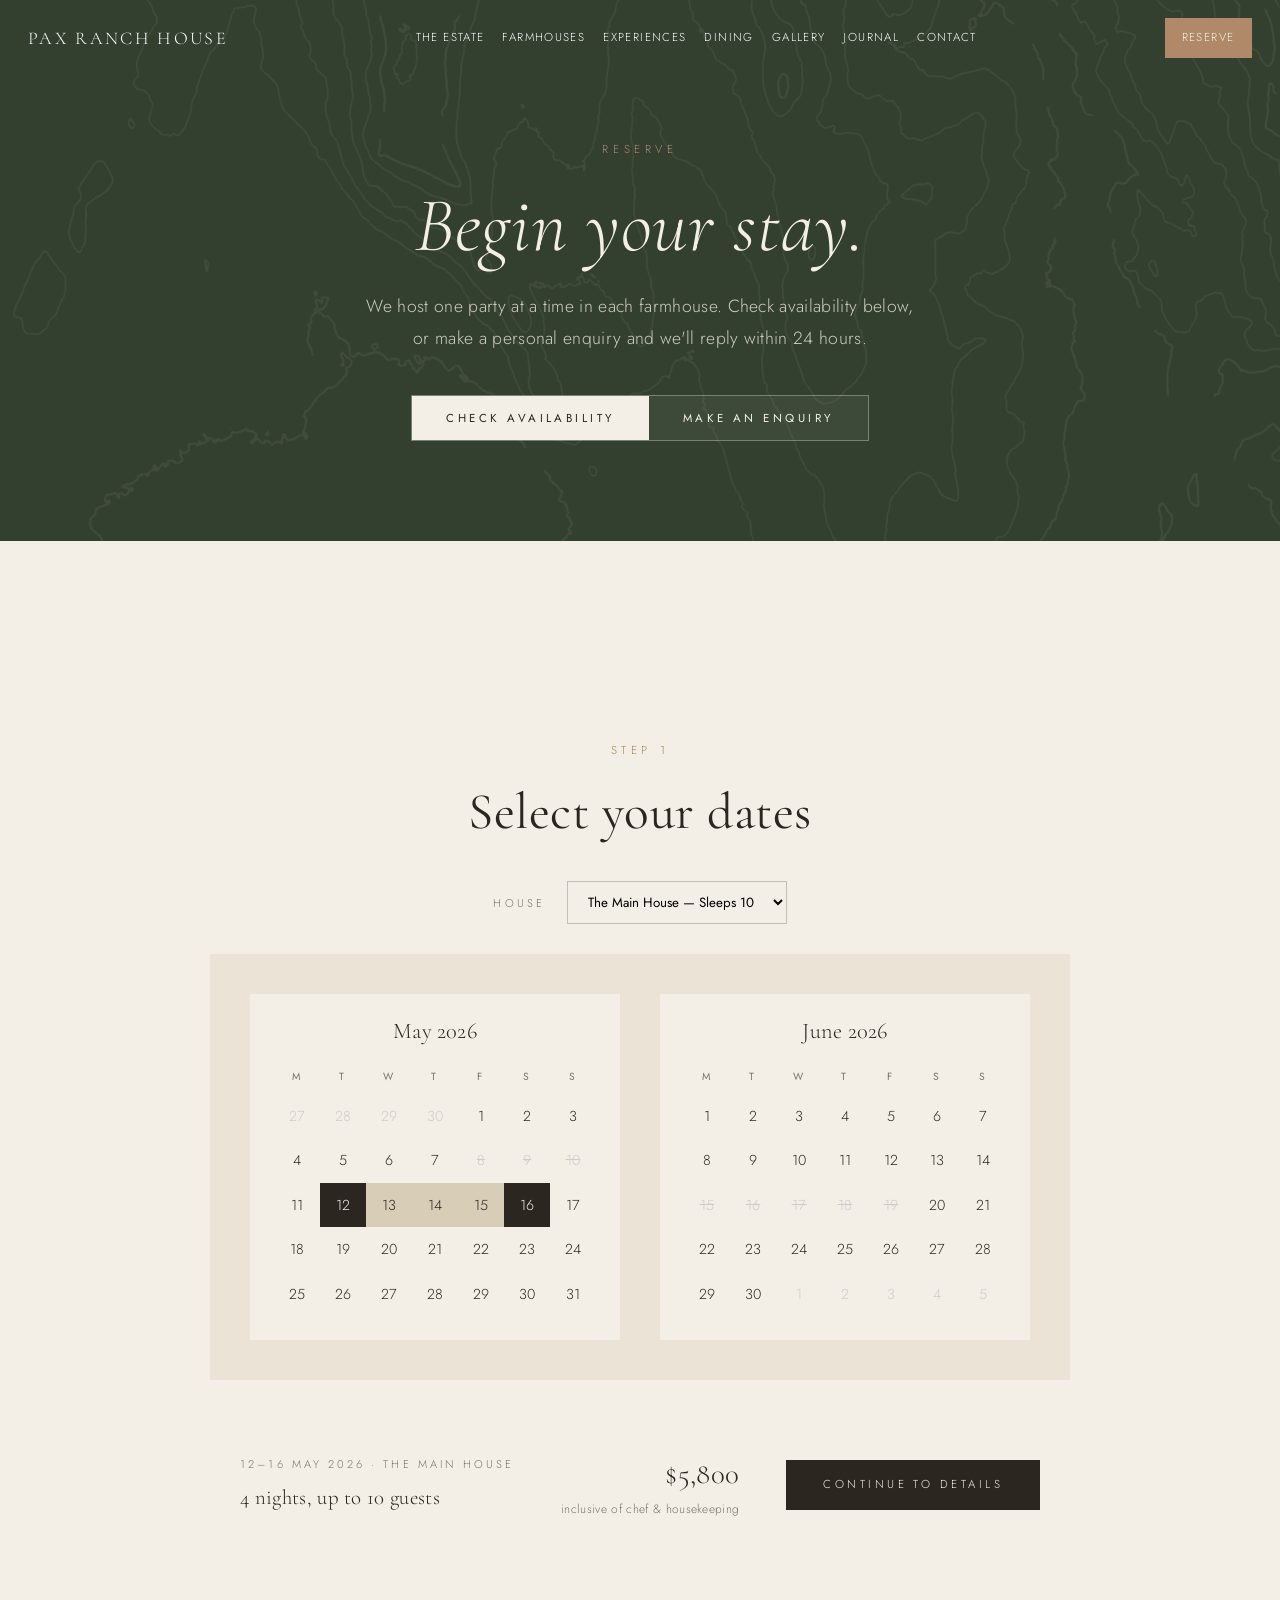
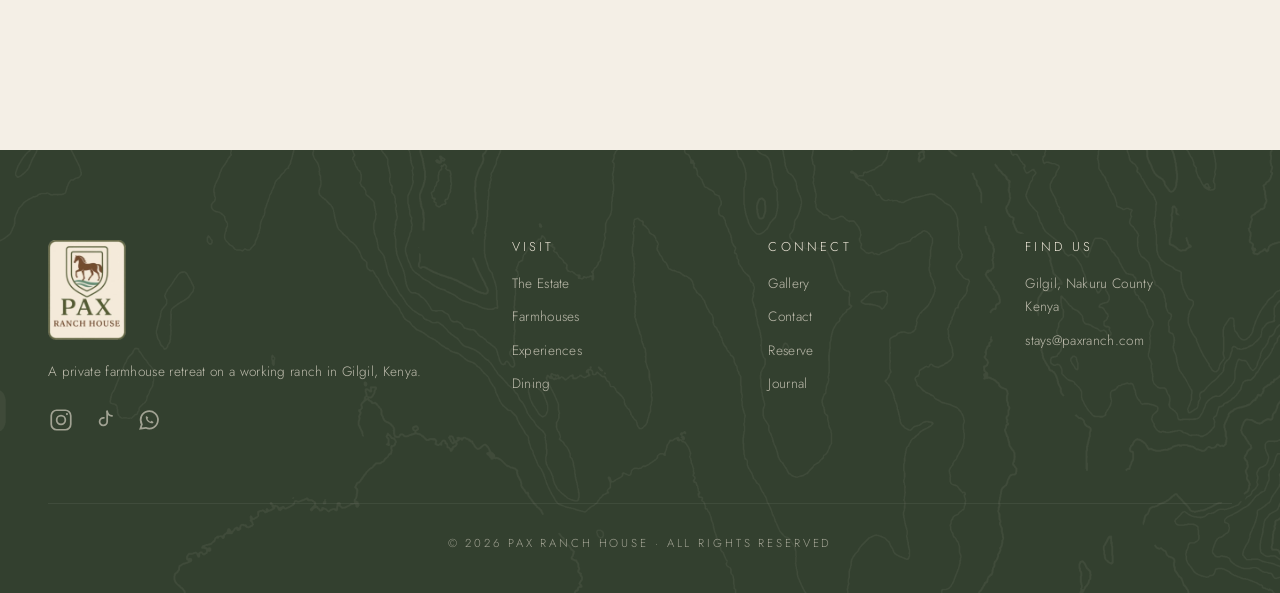
==== booking.html @ a4e6c1ca "changes" ====
<!DOCTYPE html>
<html lang="en"><head><meta charset="UTF-8"><meta name="viewport" content="width=device-width, initial-scale=1.0">
<title>Reserve — Pax Ranch House</title>
<meta name="description" content="Check availability or make a personal enquiry to stay at Pax Ranch House, a private two-farmhouse retreat in Gilgil, Kenya. One party at a time, in each farmhouse.">
<link rel="canonical" href="https://paxranch.com/booking.html">
<meta name="robots" content="index, follow">
<meta name="theme-color" content="#33402f">
<meta property="og:type" content="website">
<meta property="og:site_name" content="Pax Ranch House">
<meta property="og:title" content="Reserve — Pax Ranch House">
<meta property="og:description" content="Check availability or make a personal enquiry to stay at Pax Ranch House, a private two-farmhouse retreat in Gilgil, Kenya.">
<meta property="og:url" content="https://paxranch.com/booking.html">
<meta property="og:image" content="https://paxranch.com/images/hero-home.jpg">
<meta property="og:locale" content="en_KE">
<meta name="twitter:card" content="summary_large_image">
<meta name="twitter:title" content="Reserve — Pax Ranch House">
<meta name="twitter:description" content="Check availability or make a personal enquiry to stay at Pax Ranch House in Gilgil, Kenya.">
<meta name="twitter:image" content="https://paxranch.com/images/hero-home.jpg">
<link rel="icon" href="favicon.ico" sizes="any">
<link rel="apple-touch-icon" href="apple-touch-icon.png">
<link rel="preconnect" href="https://fonts.googleapis.com"><link rel="preconnect" href="https://fonts.gstatic.com" crossorigin>
<link href="https://fonts.googleapis.com/css2?family=Cormorant+Garamond:wght@300;400;500;600&family=Jost:wght@300;400;500&display=swap" rel="stylesheet">
<link rel="stylesheet" href="shared.css">
<style>
  .booking-intro{position:relative;overflow:hidden;background:var(--forest);color:var(--cream);padding:140px 48px 100px;text-align:center}
  .booking-intro::before{content:"";position:absolute;left:0;right:0;bottom:0;height:100%;background:url("images/gilgil-contours.png") no-repeat bottom center;background-size:cover;opacity:.07;pointer-events:none}
  .booking-intro > *{position:relative;z-index:1}
  .booking-intro h1{color:var(--cream);margin-bottom:18px}
  .booking-intro .lede{color:var(--bone);opacity:.85}
  .option-toggle{display:inline-flex;margin:40px auto 0;border:1px solid rgba(255,255,255,.3);background:rgba(255,255,255,.05)}
  .option-toggle button{background:none;border:none;color:var(--cream);padding:14px 34px;font-family:'Jost',sans-serif;font-size:.72rem;letter-spacing:.3em;text-transform:uppercase;cursor:pointer;transition:all .3s}
  .option-toggle button.active{background:var(--cream);color:var(--ink)}
  .panel{display:none}
  .panel.on{display:block;animation:fadein .6s ease}
  @keyframes fadein{from{opacity:0;transform:translateY(10px)}to{opacity:1}}

  .availability{max-width:860px;margin:0 auto;padding:80px 0}
  .cal-wrap{background:var(--bone);padding:40px;display:grid;grid-template-columns:1fr 1fr;gap:40px}
  .cal{background:var(--cream);padding:24px}
  .cal h4{font-family:'Cormorant Garamond',serif;font-size:1.4rem;text-align:center;margin-bottom:16px}
  .cal table{width:100%;border-collapse:collapse}
  .cal th{font-size:.65rem;letter-spacing:.2em;text-transform:uppercase;color:var(--muted);padding:8px 0;font-weight:400}
  .cal td{text-align:center;padding:10px 0;font-size:.9rem;cursor:pointer;transition:background .2s}
  .cal td.off{color:#ccc;cursor:default}
  .cal td.booked{color:#ccc;text-decoration:line-through;cursor:not-allowed}
  .cal td.sel{background:var(--ink);color:var(--cream)}
  .cal td.range{background:var(--sand)}
  .cal td:not(.off):not(.booked):not(.sel):hover{background:var(--sand)}
  .summary{background:var(--cream);padding:30px;margin-top:40px;display:flex;justify-content:space-between;align-items:center;flex-wrap:wrap;gap:20px}
  .summary .price{font-family:'Cormorant Garamond',serif;font-size:1.8rem}
  @media(max-width:860px){
    .booking-intro{padding:120px 22px 80px}
    .availability{padding:60px 22px}
    .cal-wrap{grid-template-columns:1fr;gap:20px;padding:18px}
    .cal{padding:14px}
    .cal td{padding:8px 0;font-size:.85rem}
    .summary{padding:24px}
  }
</style>
</head><body>

<nav class="site scrolled" id="nav">
  <a href="index.html" class="brand">Pax Ranch House</a>
  <ul>
    <li><a href="the-estate.html">The Estate</a></li>
    <li><a href="farmhouses.html">Farmhouses</a></li>
    <li><a href="experiences.html">Experiences</a></li>
    <li><a href="dining.html">Dining</a></li>
    <li><a href="gallery.html">Gallery</a></li>
    <li><a href="journal.html">Journal</a></li>
    <li><a href="contact.html">Contact</a></li>
  </ul>
  <a href="booking.html" class="cta">Reserve</a>
  <button class="menu-toggle" id="menuToggle" aria-label="Menu" aria-expanded="false"><span></span><span></span><span></span></button>
</nav>

<section class="booking-intro">
  <span class="eyebrow" style="color:var(--clay)">Reserve</span>
  <h1><em>Begin your stay.</em></h1>
  <p class="lede" style="max-width:560px;margin:20px auto 0">We host one party at a time in each farmhouse. Check availability below, or make a personal enquiry and we'll reply within 24 hours.</p>
  <div class="option-toggle">
    <button class="active" data-panel="avail">Check Availability</button>
    <button data-panel="enq">Make an Enquiry</button>
  </div>
</section>

<section class="panel on" id="avail">
  <div class="availability">
    <div style="text-align:center;margin-bottom:40px">
      <span class="eyebrow">Step 1</span>
      <h2>Select your dates</h2>
    </div>
    <div style="text-align:center;margin-bottom:30px">
      <label style="font-size:.7rem;letter-spacing:.28em;text-transform:uppercase;color:var(--muted);margin-right:16px">House</label>
      <select style="padding:10px 16px;border:1px solid rgba(0,0,0,.2);background:transparent;font-family:'Jost',sans-serif">
        <option>The Main House — Sleeps 10</option>
        <option>The Cottage — Sleeps 8</option>
        <option>Whole Estate (both houses)</option>
      </select>
    </div>
    <div class="cal-wrap">
      <div class="cal">
        <h4>May 2026</h4>
        <table>
          <tr><th>M</th><th>T</th><th>W</th><th>T</th><th>F</th><th>S</th><th>S</th></tr>
          <tr><td class="off">27</td><td class="off">28</td><td class="off">29</td><td class="off">30</td><td>1</td><td>2</td><td>3</td></tr>
          <tr><td>4</td><td>5</td><td>6</td><td>7</td><td class="booked">8</td><td class="booked">9</td><td class="booked">10</td></tr>
          <tr><td>11</td><td class="sel">12</td><td class="range">13</td><td class="range">14</td><td class="range">15</td><td class="sel">16</td><td>17</td></tr>
          <tr><td>18</td><td>19</td><td>20</td><td>21</td><td>22</td><td>23</td><td>24</td></tr>
          <tr><td>25</td><td>26</td><td>27</td><td>28</td><td>29</td><td>30</td><td>31</td></tr>
        </table>
      </div>
      <div class="cal">
        <h4>June 2026</h4>
        <table>
          <tr><th>M</th><th>T</th><th>W</th><th>T</th><th>F</th><th>S</th><th>S</th></tr>
          <tr><td>1</td><td>2</td><td>3</td><td>4</td><td>5</td><td>6</td><td>7</td></tr>
          <tr><td>8</td><td>9</td><td>10</td><td>11</td><td>12</td><td>13</td><td>14</td></tr>
          <tr><td class="booked">15</td><td class="booked">16</td><td class="booked">17</td><td class="booked">18</td><td class="booked">19</td><td>20</td><td>21</td></tr>
          <tr><td>22</td><td>23</td><td>24</td><td>25</td><td>26</td><td>27</td><td>28</td></tr>
          <tr><td>29</td><td>30</td><td class="off">1</td><td class="off">2</td><td class="off">3</td><td class="off">4</td><td class="off">5</td></tr>
        </table>
      </div>
    </div>
    <div class="summary">
      <div>
        <div style="font-size:.7rem;letter-spacing:.28em;text-transform:uppercase;color:var(--muted);margin-bottom:6px">12–16 May 2026 · The Main House</div>
        <div style="font-family:'Cormorant Garamond',serif;font-size:1.3rem">4 nights, up to 10 guests</div>
      </div>
      <div style="text-align:right">
        <div class="price">$5,800</div>
        <div style="font-size:.75rem;color:var(--muted)">inclusive of chef & housekeeping</div>
      </div>
      <a href="contact.html" class="btn solid">Continue to Details</a>
    </div>
  </div>
</section>

<section class="panel" id="enq">
  <div class="container">
    <div style="text-align:center;margin-bottom:60px">
      <span class="eyebrow">A Personal Enquiry</span>
      <h2>Tell us about your stay.</h2>
      <p style="max-width:520px;margin:20px auto 0;color:var(--charcoal)">For flexible dates, exclusive-use enquiries, or to plan something special, we'll reply personally within 24 hours.</p>
    </div>
    <form class="form" onsubmit="event.preventDefault();alert('Thank you — we\u2019ll be in touch shortly.');">
      <div><label>Full Name</label><input required></div>
      <div><label>Email</label><input type="email" required></div>
      <div><label>Phone</label><input type="tel"></div>
      <div><label>Number of Guests</label><input type="number" min="1" max="18"></div>
      <div><label>Arrival</label><input type="date"></div>
      <div><label>Departure</label><input type="date"></div>
      <div class="full"><label>Which House?</label>
        <select><option>The Main House</option><option>The Cottage</option><option>Whole Estate</option><option>Open to recommendation</option></select>
      </div>
      <div class="full"><label>Tell Us a Little More</label><textarea placeholder="Occasion, preferences, dietary notes, experiences you'd like..."></textarea></div>
      <div class="full" style="margin-top:20px"><button class="btn solid" type="submit">Send Enquiry</button></div>
    </form>
  </div>
</section>

<footer>
  <div class="grid">
    <div class="col"><img src="images/paxranch-logo.png" alt="Pax Ranch House" class="footer-logo"><p>A private farmhouse retreat on a working ranch in Gilgil, Kenya.</p><div class="social"><a href="https://instagram.com/paxranchhouse" aria-label="Instagram" target="_blank" rel="noopener"><svg viewBox="0 0 24 24" fill="none" stroke="currentColor" stroke-width="1.6"><rect x="3" y="3" width="18" height="18" rx="5"/><circle cx="12" cy="12" r="4"/><circle cx="17.5" cy="6.5" r="1" fill="currentColor" stroke="none"/></svg></a><a href="https://tiktok.com/@paxranchhouse" aria-label="TikTok" target="_blank" rel="noopener"><svg viewBox="0 0 24 24" fill="none" stroke="currentColor" stroke-width="1.6"><path d="M14 4v9.5a3.5 3.5 0 1 1-3-3.46" stroke-linecap="round" stroke-linejoin="round"/><path d="M14 4c.4 2.3 2 4 4.5 4.2" stroke-linecap="round" stroke-linejoin="round"/></svg></a><a href="https://wa.me/254722000000" aria-label="WhatsApp" target="_blank" rel="noopener"><svg viewBox="0 0 24 24" fill="none" stroke="currentColor" stroke-width="1.6"><path d="M4 20l1.4-4A8 8 0 1 1 9 19.2L4 20z"/><path d="M9 9c0 4 3 6 6 6 .8 0 1.2-.6 1-1.2l-1.5-1-1.3.9c-1-.5-2.3-1.7-2.6-2.8l.8-1L10 8.5C9.4 8.3 9 8.5 9 9z" fill="currentColor" stroke="none"/></svg></a></div></div>
    <div class="col"><h4 style="font-size:.8rem;letter-spacing:.25em;text-transform:uppercase;font-family:'Jost',sans-serif">Visit</h4><a href="the-estate.html">The Estate</a><a href="farmhouses.html">Farmhouses</a><a href="experiences.html">Experiences</a><a href="dining.html">Dining</a></div>
    <div class="col"><h4 style="font-size:.8rem;letter-spacing:.25em;text-transform:uppercase;font-family:'Jost',sans-serif">Connect</h4><a href="gallery.html">Gallery</a><a href="contact.html">Contact</a><a href="booking.html">Reserve</a><a href="journal.html">Journal</a></div>
    <div class="col"><h4 style="font-size:.8rem;letter-spacing:.25em;text-transform:uppercase;font-family:'Jost',sans-serif">Find Us</h4><p>Gilgil, Nakuru County<br>Kenya</p><p>stays@paxranch.com</p></div>
  </div>
  <div class="fine">© 2026 Pax Ranch House · All Rights Reserved</div>
</footer>
<script>
const nav=document.getElementById('nav');
const mt=document.getElementById('menuToggle');
if(mt)mt.addEventListener('click',()=>{const o=nav.classList.toggle('open');mt.setAttribute('aria-expanded',o);});
window.addEventListener('scroll',()=>{nav.classList.toggle('scrolled',window.scrollY>60)});
document.querySelectorAll('.option-toggle button').forEach(b=>{
  b.addEventListener('click',()=>{
    document.querySelectorAll('.option-toggle button').forEach(x=>x.classList.remove('active'));
    b.classList.add('active');
    document.querySelectorAll('.panel').forEach(p=>p.classList.remove('on'));
    document.getElementById(b.dataset.panel).classList.add('on');
  });
});
</script>
</body></html>
---- shared.css ----
/* Shared stylesheet — mirrors styles from index.html for sub-pages */
:root{
  --cream:#f4efe6;--bone:#ebe4d6;--sand:#d8cdb7;--clay:#b08968;
  --ink:#2b2620;--charcoal:#3a342c;--muted:#7a716a;--gold:#a6854c;
  --forest:#33402f;
}
*{box-sizing:border-box;margin:0;padding:0}
html{scroll-behavior:smooth}
body{font-family:'Jost',sans-serif;font-weight:300;color:var(--ink);background:var(--cream);line-height:1.7;letter-spacing:.02em}
h1,h2,h3,h4{font-family:'Cormorant Garamond',serif;font-weight:300;letter-spacing:.01em;line-height:1.15}
h1{font-size:clamp(2.5rem,6vw,5rem)}
h2{font-size:clamp(2rem,4vw,3.5rem);font-weight:400}
h3{font-size:clamp(1.4rem,2vw,1.9rem)}
a{color:inherit;text-decoration:none;transition:opacity .3s}
a:hover{opacity:.65}
img{max-width:100%;display:block}

nav.site{position:fixed;top:0;left:0;right:0;z-index:100;padding:18px 48px;display:flex;justify-content:space-between;align-items:center;transition:background .4s,color .4s,box-shadow .4s;color:#fff}
nav.site.scrolled{background:var(--cream);color:var(--ink);box-shadow:0 1px 0 rgba(0,0,0,.06)}
nav.site.light{color:var(--ink)}
nav.site.light.scrolled{background:var(--cream)}
nav.site .brand{font-family:'Cormorant Garamond',serif;font-size:1.4rem;letter-spacing:.25em;text-transform:uppercase;white-space:nowrap}
nav.site ul{display:flex;gap:38px;list-style:none;font-size:.78rem;text-transform:uppercase;letter-spacing:.22em}
nav.site .cta{background:var(--clay);color:var(--cream);border:1px solid var(--clay);padding:10px 26px;font-size:.72rem;letter-spacing:.25em;text-transform:uppercase;transition:background .3s,color .3s;white-space:nowrap}
nav.site .cta:hover{background:transparent;color:var(--clay);opacity:1}
nav.site .menu-toggle{display:none;background:none;border:none;cursor:pointer;width:24px;height:22px;padding:0;position:relative;color:inherit}
nav.site .menu-toggle span{position:absolute;left:0;right:0;height:1px;background:currentColor;transition:transform .3s,opacity .3s}
nav.site .menu-toggle span:nth-child(1){top:0}
nav.site .menu-toggle span:nth-child(2){top:10px}
nav.site .menu-toggle span:nth-child(3){top:20px}
nav.site.open .menu-toggle span:nth-child(1){transform:translateY(10px) rotate(45deg)}
nav.site.open .menu-toggle span:nth-child(2){opacity:0}
nav.site.open .menu-toggle span:nth-child(3){transform:translateY(-10px) rotate(-45deg)}
@media(max-width:1340px){nav.site{padding:18px 28px;gap:18px}nav.site .brand{font-size:1.12rem;letter-spacing:.13em}nav.site ul{gap:18px;letter-spacing:.12em;font-size:.72rem}nav.site .cta{padding:9px 16px;letter-spacing:.13em}}
@media(max-width:1024px){
  nav.site{padding:14px 22px}
  nav.site .brand{font-size:1rem;letter-spacing:.15em}
  nav.site .menu-toggle{display:block;order:3}
  nav.site .cta{order:2;margin-left:auto;margin-right:0}
  nav.site ul{
    display:flex;flex-direction:column;gap:0;
    position:absolute;top:100%;left:0;right:0;
    background:var(--cream);
    max-height:0;overflow:hidden;
    transition:max-height .4s ease;
    box-shadow:0 8px 24px rgba(0,0,0,.12);
  }
  nav.site.open ul{max-height:420px}
  nav.site ul li{border-top:1px solid rgba(0,0,0,.07)}
  nav.site ul li a{display:block;padding:16px 22px;color:var(--ink);font-size:.82rem;letter-spacing:.2em}
}

.page-hero{height:70vh;min-height:520px;position:relative;display:flex;align-items:flex-end;justify-content:center;color:#fff;text-align:center;overflow:hidden}
.page-hero .bg{position:absolute;inset:0;background-size:cover;background-position:center;transform:scale(1.05);animation:slowZoom 14s ease-out forwards}
.page-hero:before{content:"";position:absolute;inset:0;background:linear-gradient(180deg,rgba(0,0,0,.62) 0%,rgba(0,0,0,.34) 26%,rgba(0,0,0,.32) 52%,rgba(0,0,0,.7) 100%)}
.page-hero .inner{position:relative;padding-bottom:9vh;max-width:900px;z-index:2}
@keyframes slowZoom{to{transform:scale(1)}}

section{padding:120px 48px}
.container{max-width:1200px;margin:0 auto}
.narrow{max-width:720px;margin:0 auto;text-align:center}
.eyebrow{font-size:.72rem;letter-spacing:.4em;text-transform:uppercase;color:var(--gold);margin-bottom:22px;display:block}
.lede{font-size:1.1rem;line-height:1.85;color:var(--charcoal);margin-top:28px}
.divider{width:40px;height:1px;background:var(--clay);margin:32px auto}

.split{display:grid;grid-template-columns:1fr 1fr;gap:80px;align-items:center}
.split.reverse .img{order:2}
.split .img{aspect-ratio:4/5;overflow:hidden}
.split .img img{width:100%;height:100%;object-fit:cover;transition:transform 1.5s}
.split .img:hover img{transform:scale(1.04)}
.split .copy h2{margin-bottom:22px}
.split .copy p{margin-bottom:18px;color:var(--charcoal)}
@media(max-width:860px){.split{grid-template-columns:1fr;gap:40px}.split.reverse .img{order:0}section{padding:80px 22px}.page-hero .inner{padding-left:22px;padding-right:22px}}

.btn{display:inline-block;padding:14px 36px;border:1px solid var(--ink);font-size:.72rem;letter-spacing:.3em;text-transform:uppercase;background:transparent;color:var(--ink);cursor:pointer;transition:background .3s,color .3s}
.btn:hover{background:var(--ink);color:var(--cream);opacity:1}
.btn.light{border-color:#fff;color:#fff}
.btn.light:hover{background:#fff;color:var(--ink)}
.btn.solid{background:var(--ink);color:var(--cream)}
.btn.solid:hover{background:transparent;color:var(--ink)}

footer{position:relative;background-color:var(--forest);color:var(--bone);padding:90px 48px 40px;overflow:hidden}
footer::before{content:"";position:absolute;left:0;right:0;bottom:0;height:100%;background:url("images/gilgil-contours.png") no-repeat bottom center;background-size:cover;opacity:.07;pointer-events:none}
footer .grid,footer .fine{position:relative;z-index:1}
footer .grid{display:grid;grid-template-columns:2fr 1fr 1fr 1fr;gap:50px;max-width:1200px;margin:0 auto}
footer h4{font-size:1.4rem;margin-bottom:18px;letter-spacing:.05em}
footer .footer-logo{display:block;width:78px;height:auto;margin-bottom:20px;border-radius:4px}
footer .col p,footer .col a{font-size:.85rem;opacity:.75;display:block;margin-bottom:10px}
footer .social{display:flex;gap:18px;margin-top:24px}
footer .social a{display:inline-flex;opacity:.6;margin:0;transition:opacity .3s,color .3s}
footer .social a:hover{opacity:1;color:var(--clay)}
footer .social svg{width:26px;height:26px;display:block}
footer .fine{text-align:center;margin-top:70px;padding-top:30px;border-top:1px solid rgba(255,255,255,.1);font-size:.72rem;letter-spacing:.25em;text-transform:uppercase;opacity:.6}
@media(max-width:860px){footer{padding:70px 28px 36px}footer .grid{grid-template-columns:1fr 1fr;gap:36px 24px}footer .col:first-child{grid-column:1 / -1}}

.reveal{opacity:0;transform:translateY(30px);transition:opacity 1.2s ease,transform 1.2s ease}
.reveal.in{opacity:1;transform:none}

/* Forms */
.form{max-width:760px;margin:0 auto;display:grid;grid-template-columns:1fr 1fr;gap:26px}
.form .full{grid-column:1/-1}
.form label{font-size:.7rem;letter-spacing:.28em;text-transform:uppercase;color:var(--muted);display:block;margin-bottom:8px}
.form input,.form select,.form textarea{width:100%;padding:14px 0;border:none;border-bottom:1px solid rgba(0,0,0,.25);background:transparent;font-family:'Jost',sans-serif;font-size:1rem;color:var(--ink);font-weight:300}
.form input:focus,.form select:focus,.form textarea:focus{outline:none;border-bottom-color:var(--ink)}
.form textarea{min-height:120px;resize:vertical}
@media(max-width:700px){.form{grid-template-columns:1fr}}
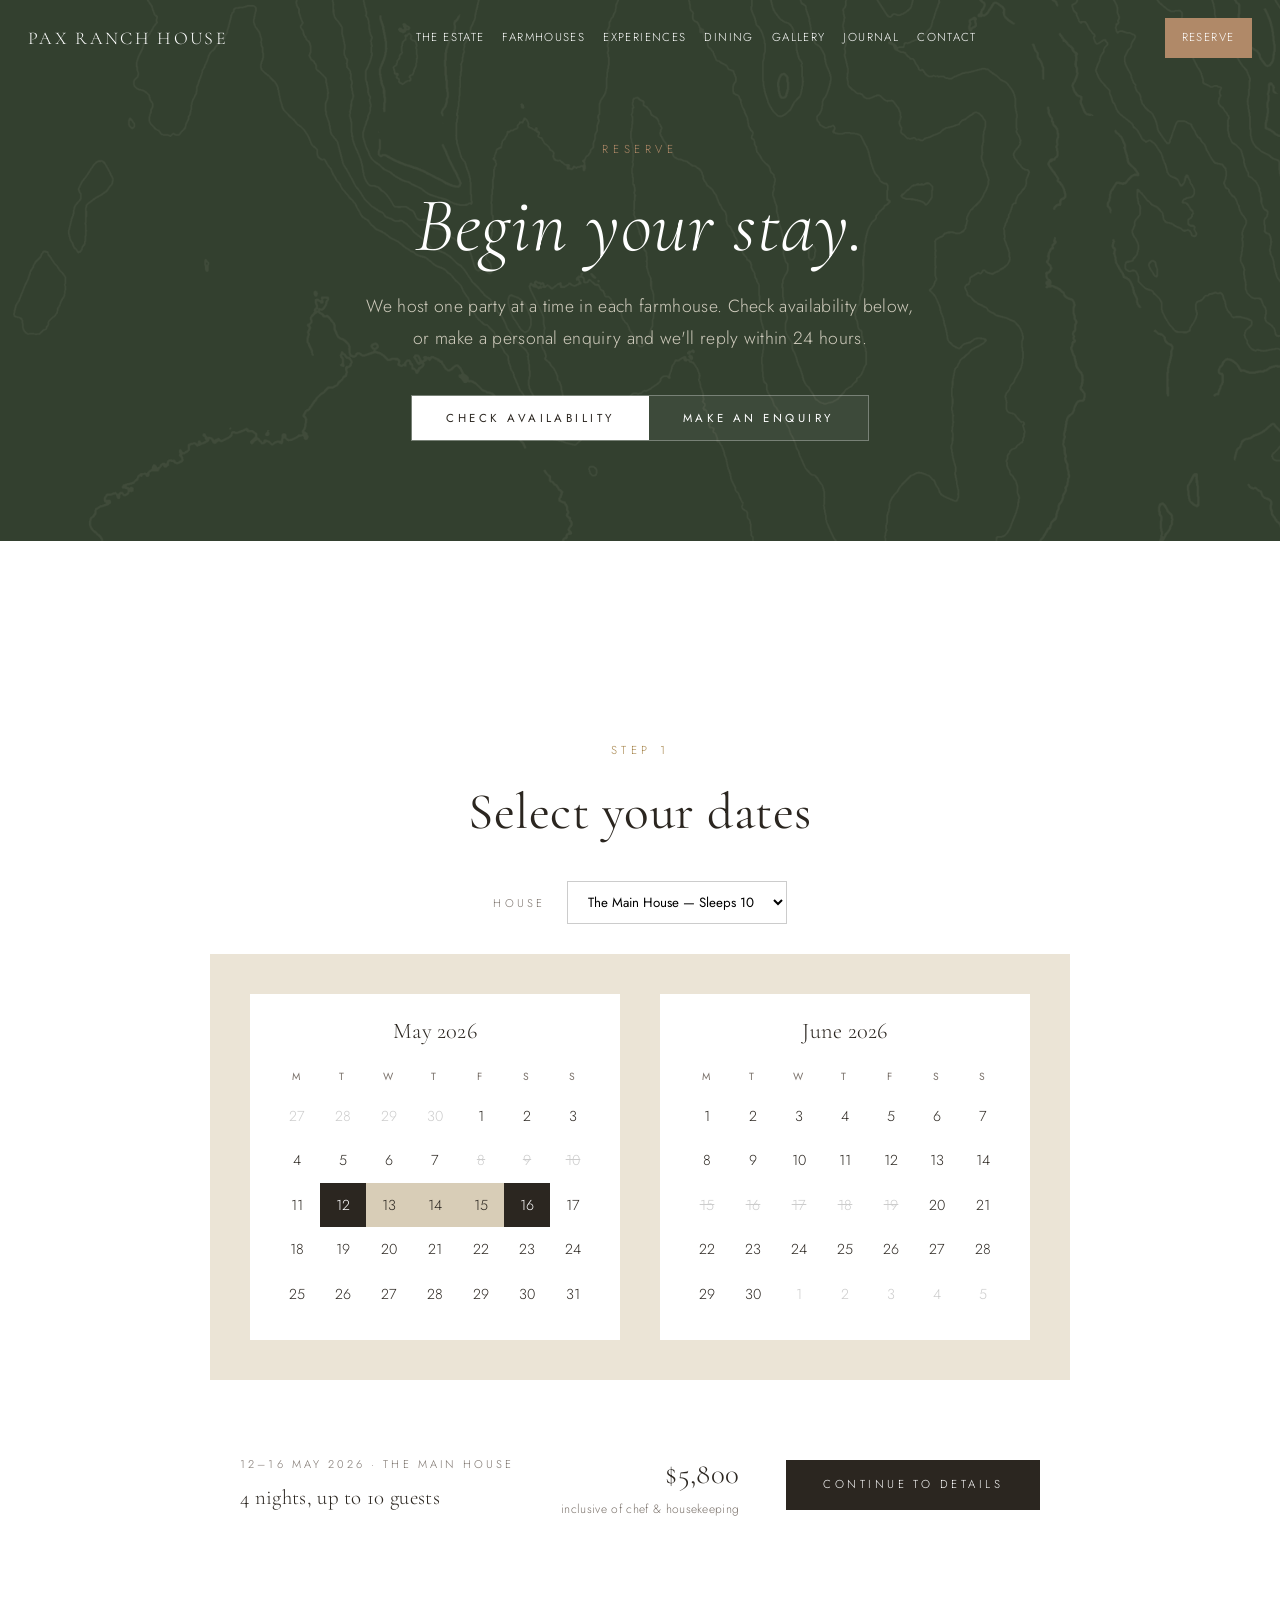
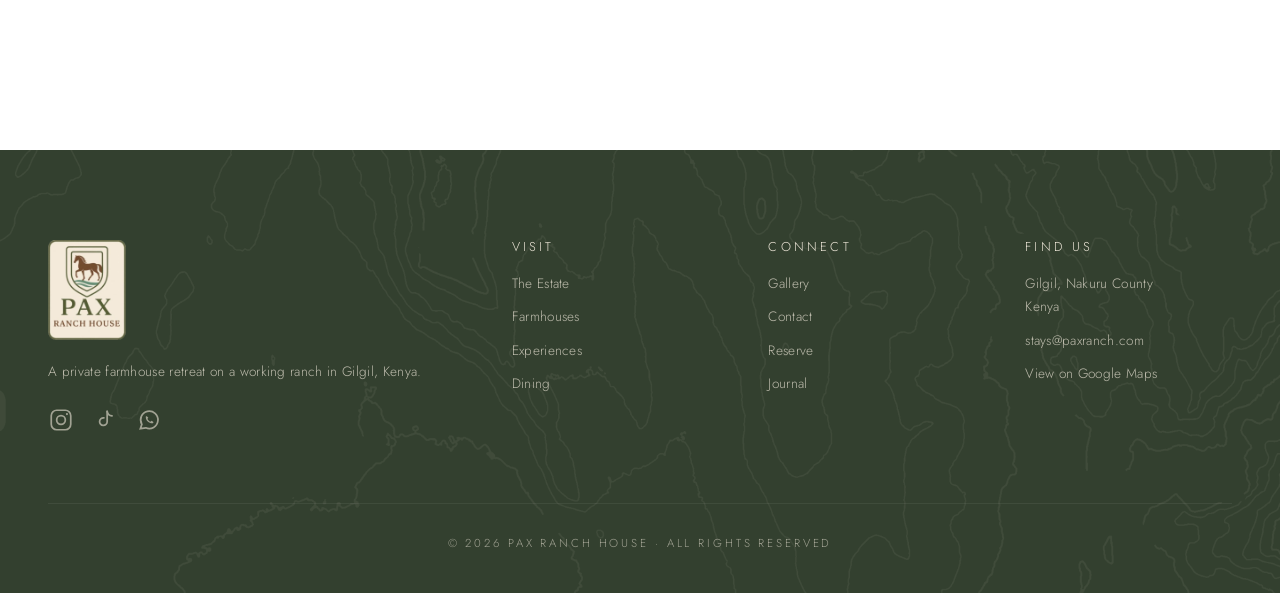
==== commit 133abc0b: "fix" ====
--- a/booking.html
+++ b/booking.html
@@ -143,18 +143,20 @@
       <h2>Tell us about your stay.</h2>
       <p style="max-width:520px;margin:20px auto 0;color:var(--charcoal)">For flexible dates, exclusive-use enquiries, or to plan something special, we'll reply personally within 24 hours.</p>
     </div>
-    <form class="form" onsubmit="event.preventDefault();alert('Thank you — we\u2019ll be in touch shortly.');">
-      <div><label>Full Name</label><input required></div>
-      <div><label>Email</label><input type="email" required></div>
-      <div><label>Phone</label><input type="tel"></div>
-      <div><label>Number of Guests</label><input type="number" min="1" max="18"></div>
-      <div><label>Arrival</label><input type="date"></div>
-      <div><label>Departure</label><input type="date"></div>
+    <form class="form enquiry-form" id="bookingForm" data-source="booking-page">
+      <div><label>Full Name</label><input name="name" required></div>
+      <div><label>Email</label><input type="email" name="email" required></div>
+      <div><label>Phone</label><input type="tel" name="phone"></div>
+      <div><label>Number of Guests</label><input type="number" name="guests" min="1" max="18"></div>
+      <div><label>Arrival</label><input type="date" name="arrival"></div>
+      <div><label>Departure</label><input type="date" name="departure"></div>
       <div class="full"><label>Which House?</label>
-        <select><option>The Main House</option><option>The Cottage</option><option>Whole Estate</option><option>Open to recommendation</option></select>
+        <select name="house"><option>The Main House</option><option>The Cottage</option><option>Whole Estate</option><option>Open to recommendation</option></select>
       </div>
-      <div class="full"><label>Tell Us a Little More</label><textarea placeholder="Occasion, preferences, dietary notes, experiences you'd like..."></textarea></div>
+      <div class="full"><label>Tell Us a Little More</label><textarea name="message" placeholder="Occasion, preferences, dietary notes, experiences you'd like..."></textarea></div>
+      <div class="hp" aria-hidden="true"><label>Company</label><input name="company" tabindex="-1" autocomplete="off"></div>
       <div class="full" style="margin-top:20px"><button class="btn solid" type="submit">Send Enquiry</button></div>
+      <div class="full form-status" role="status" aria-live="polite"></div>
     </form>
   </div>
 </section>
@@ -164,7 +166,7 @@
     <div class="col"><img src="images/paxranch-logo.png" alt="Pax Ranch House" class="footer-logo"><p>A private farmhouse retreat on a working ranch in Gilgil, Kenya.</p><div class="social"><a href="https://instagram.com/paxranchhouse" aria-label="Instagram" target="_blank" rel="noopener"><svg viewBox="0 0 24 24" fill="none" stroke="currentColor" stroke-width="1.6"><rect x="3" y="3" width="18" height="18" rx="5"/><circle cx="12" cy="12" r="4"/><circle cx="17.5" cy="6.5" r="1" fill="currentColor" stroke="none"/></svg></a><a href="https://tiktok.com/@paxranchhouse" aria-label="TikTok" target="_blank" rel="noopener"><svg viewBox="0 0 24 24" fill="none" stroke="currentColor" stroke-width="1.6"><path d="M14 4v9.5a3.5 3.5 0 1 1-3-3.46" stroke-linecap="round" stroke-linejoin="round"/><path d="M14 4c.4 2.3 2 4 4.5 4.2" stroke-linecap="round" stroke-linejoin="round"/></svg></a><a href="https://wa.me/254722000000" aria-label="WhatsApp" target="_blank" rel="noopener"><svg viewBox="0 0 24 24" fill="none" stroke="currentColor" stroke-width="1.6"><path d="M4 20l1.4-4A8 8 0 1 1 9 19.2L4 20z"/><path d="M9 9c0 4 3 6 6 6 .8 0 1.2-.6 1-1.2l-1.5-1-1.3.9c-1-.5-2.3-1.7-2.6-2.8l.8-1L10 8.5C9.4 8.3 9 8.5 9 9z" fill="currentColor" stroke="none"/></svg></a></div></div>
     <div class="col"><h4 style="font-size:.8rem;letter-spacing:.25em;text-transform:uppercase;font-family:'Jost',sans-serif">Visit</h4><a href="the-estate.html">The Estate</a><a href="farmhouses.html">Farmhouses</a><a href="experiences.html">Experiences</a><a href="dining.html">Dining</a></div>
     <div class="col"><h4 style="font-size:.8rem;letter-spacing:.25em;text-transform:uppercase;font-family:'Jost',sans-serif">Connect</h4><a href="gallery.html">Gallery</a><a href="contact.html">Contact</a><a href="booking.html">Reserve</a><a href="journal.html">Journal</a></div>
-    <div class="col"><h4 style="font-size:.8rem;letter-spacing:.25em;text-transform:uppercase;font-family:'Jost',sans-serif">Find Us</h4><p>Gilgil, Nakuru County<br>Kenya</p><p>stays@paxranch.com</p></div>
+    <div class="col"><h4 style="font-size:.8rem;letter-spacing:.25em;text-transform:uppercase;font-family:'Jost',sans-serif">Find Us</h4><p>Gilgil, Nakuru County<br>Kenya</p><p>stays@paxranch.com</p><a href="https://maps.app.goo.gl/CUEdxyDzbcasgZTp7" target="_blank" rel="noopener">View on Google Maps</a></div>
   </div>
   <div class="fine">© 2026 Pax Ranch House · All Rights Reserved</div>
 </footer>
@@ -182,4 +184,5 @@
   });
 });
 </script>
+<script src="enquiry.js"></script>
 </body></html>
--- a/shared.css
+++ b/shared.css
@@ -1,6 +1,6 @@
 /* Shared stylesheet — mirrors styles from index.html for sub-pages */
 :root{
-  --cream:#f4efe6;--bone:#ebe4d6;--sand:#d8cdb7;--clay:#b08968;
+  --cream:#ffffff;--bone:#ebe4d6;--sand:#d8cdb7;--clay:#b08968;
   --ink:#2b2620;--charcoal:#3a342c;--muted:#7a716a;--gold:#a6854c;
   --forest:#33402f;
 }
@@ -79,6 +79,14 @@
 .btn.solid{background:var(--ink);color:var(--cream)}
 .btn.solid:hover{background:transparent;color:var(--ink)}
 
+/* Enquiry forms */
+.enquiry-form .hp{position:absolute;left:-9999px;width:1px;height:1px;overflow:hidden}
+.enquiry-form .form-status{font-size:.92rem;line-height:1.6;display:none}
+.enquiry-form .form-status.show{display:block}
+.enquiry-form .form-status.ok{color:var(--forest)}
+.enquiry-form .form-status.err{color:#9c4f2e}
+.enquiry-form button[disabled]{opacity:.5;cursor:default}
+
 footer{position:relative;background-color:var(--forest);color:var(--bone);padding:90px 48px 40px;overflow:hidden}
 footer::before{content:"";position:absolute;left:0;right:0;bottom:0;height:100%;background:url("images/gilgil-contours.png") no-repeat bottom center;background-size:cover;opacity:.07;pointer-events:none}
 footer .grid,footer .fine{position:relative;z-index:1}
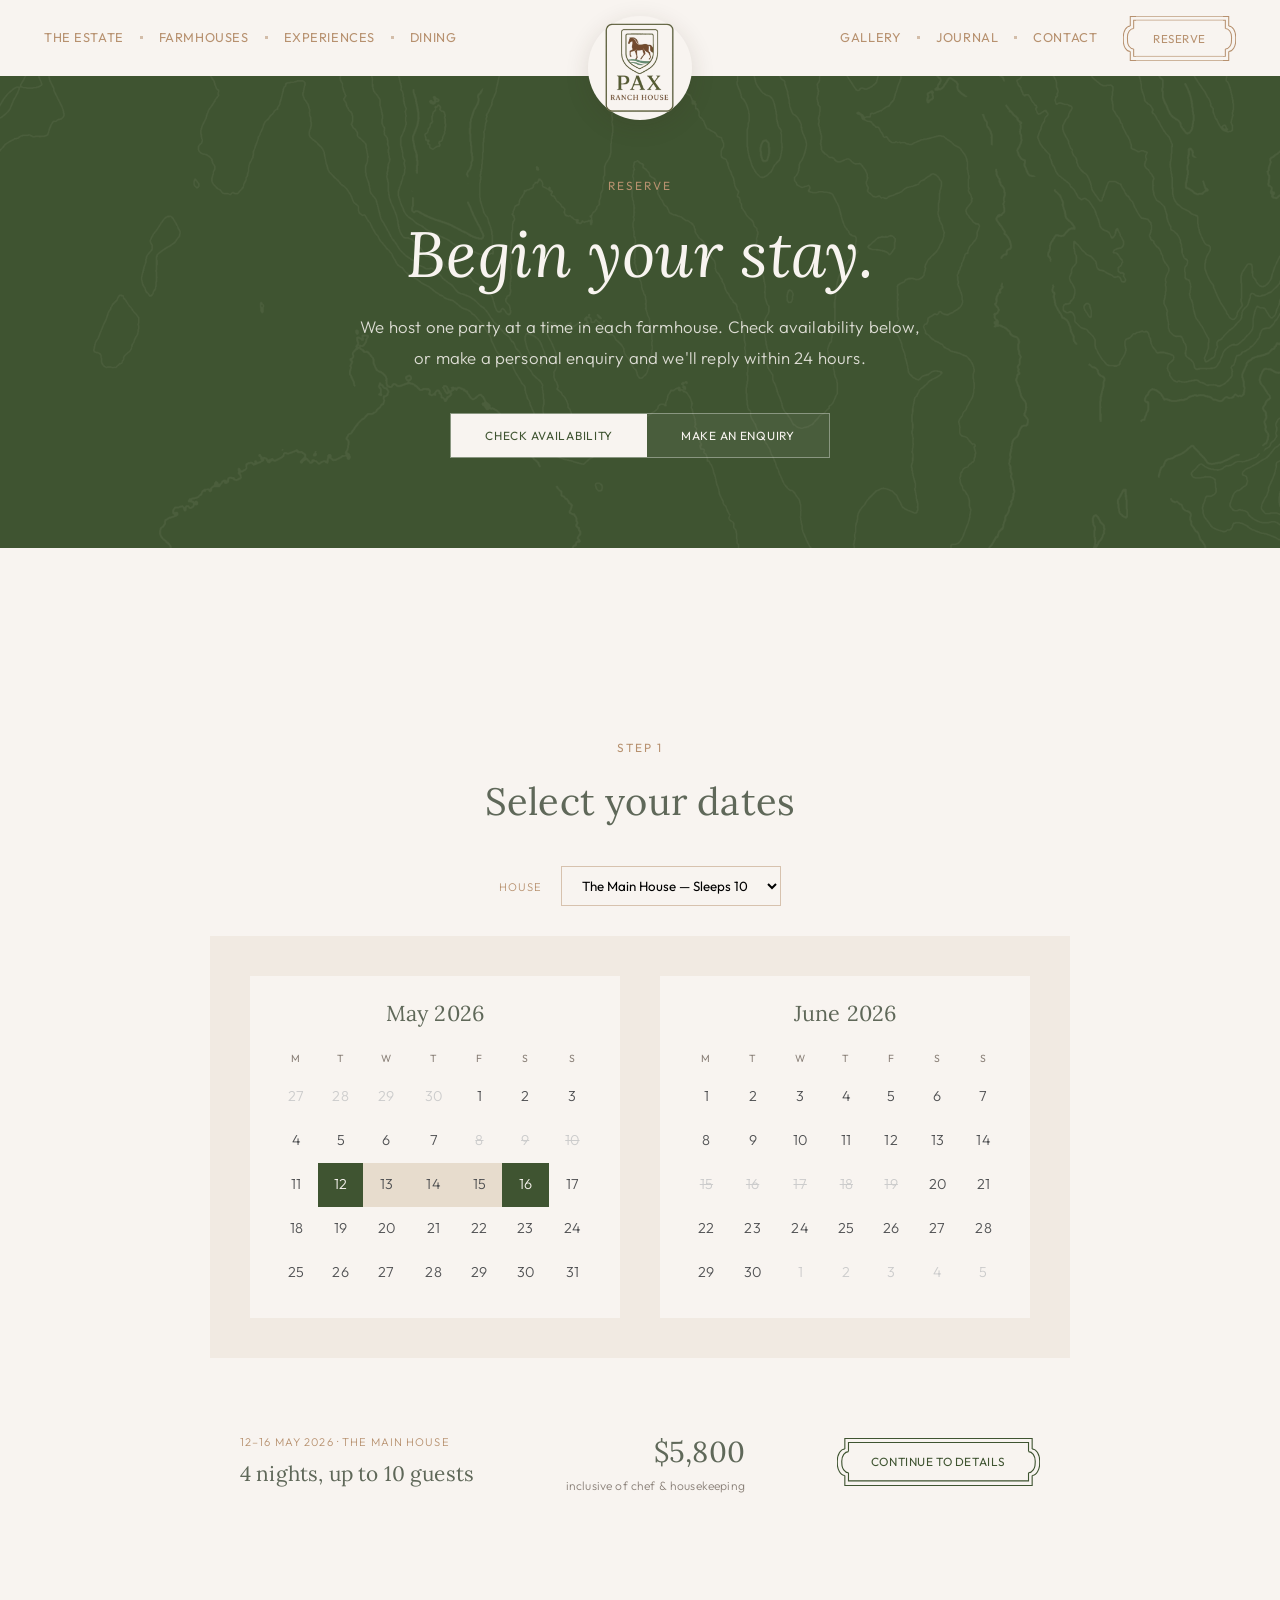
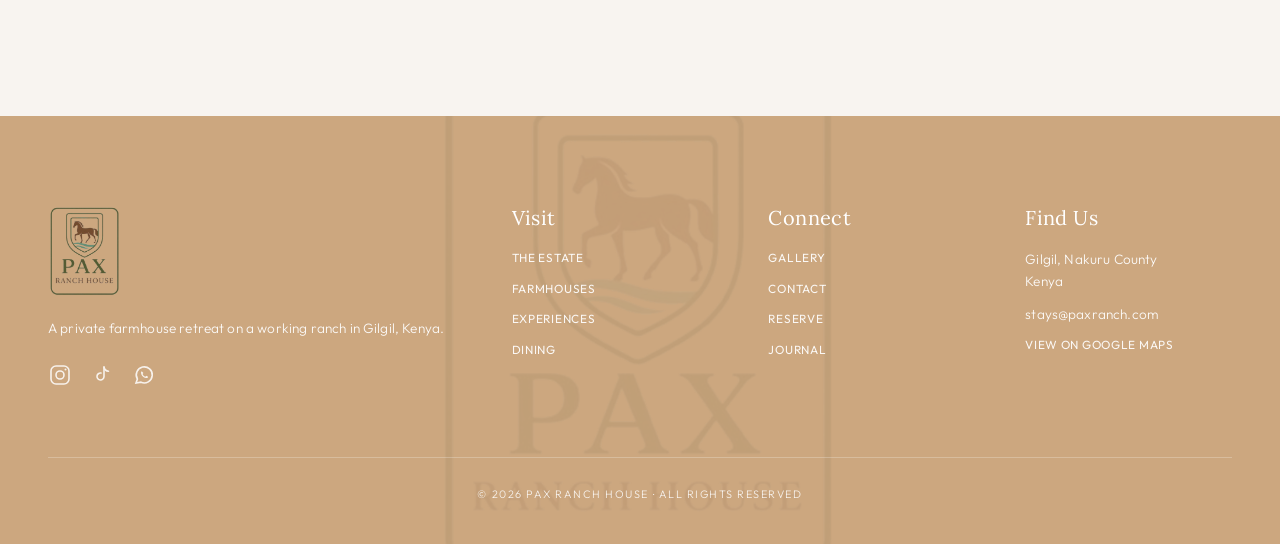
==== commit 2c0a197e: "redesign: adopt Collection in the Wild design language site-wide Fonts: Iowan Old Style (system) wit" ====
--- a/booking.html
+++ b/booking.html
@@ -4,7 +4,7 @@
 <meta name="description" content="Check availability or make a personal enquiry to stay at Pax Ranch House, a private two-farmhouse retreat in Gilgil, Kenya. One party at a time, in each farmhouse.">
 <link rel="canonical" href="https://paxranch.com/booking.html">
 <meta name="robots" content="index, follow">
-<meta name="theme-color" content="#33402f">
+<meta name="theme-color" content="#3f5431">
 <meta property="og:type" content="website">
 <meta property="og:site_name" content="Pax Ranch House">
 <meta property="og:title" content="Reserve — Pax Ranch House">
@@ -19,17 +19,17 @@
 <link rel="icon" href="favicon.ico" sizes="any">
 <link rel="apple-touch-icon" href="apple-touch-icon.png">
 <link rel="preconnect" href="https://fonts.googleapis.com"><link rel="preconnect" href="https://fonts.gstatic.com" crossorigin>
-<link href="https://fonts.googleapis.com/css2?family=Cormorant+Garamond:wght@300;400;500;600&family=Jost:wght@300;400;500&display=swap" rel="stylesheet">
+<link href="https://fonts.googleapis.com/css2?family=Lora:ital,wght@0,400;0,500;1,400;1,500&family=Outfit:wght@300;400;500&display=swap" rel="stylesheet">
 <link rel="stylesheet" href="shared.css">
 <style>
-  .booking-intro{position:relative;overflow:hidden;background:var(--forest);color:var(--cream);padding:140px 48px 100px;text-align:center}
+  .booking-intro{position:relative;overflow:hidden;background:var(--olive);color:var(--ivory);padding:100px 48px 90px;text-align:center}
   .booking-intro::before{content:"";position:absolute;left:0;right:0;bottom:0;height:100%;background:url("images/gilgil-contours.png") no-repeat bottom center;background-size:cover;opacity:.07;pointer-events:none}
   .booking-intro > *{position:relative;z-index:1}
-  .booking-intro h1{color:var(--cream);margin-bottom:18px}
-  .booking-intro .lede{color:var(--bone);opacity:.85}
-  .option-toggle{display:inline-flex;margin:40px auto 0;border:1px solid rgba(255,255,255,.3);background:rgba(255,255,255,.05)}
-  .option-toggle button{background:none;border:none;color:var(--cream);padding:14px 34px;font-family:'Jost',sans-serif;font-size:.72rem;letter-spacing:.3em;text-transform:uppercase;cursor:pointer;transition:all .3s}
-  .option-toggle button.active{background:var(--cream);color:var(--ink)}
+  .booking-intro h1{color:var(--ivory);margin-bottom:18px}
+  .booking-intro .lede{color:var(--ivory);opacity:.85}
+  .option-toggle{display:inline-flex;margin:40px auto 0;border:1px solid rgba(255,255,255,.35);background:rgba(255,255,255,.05)}
+  .option-toggle button{background:none;border:none;color:var(--ivory);padding:14px 34px;font-family:var(--sans);font-size:.74rem;letter-spacing:.06em;text-transform:uppercase;cursor:pointer;transition:all .3s}
+  .option-toggle button.active{background:var(--ivory);color:var(--olive)}
   .panel{display:none}
   .panel.on{display:block;animation:fadein .6s ease}
   @keyframes fadein{from{opacity:0;transform:translateY(10px)}to{opacity:1}}
@@ -37,17 +37,17 @@
   .availability{max-width:860px;margin:0 auto;padding:80px 0}
   .cal-wrap{background:var(--bone);padding:40px;display:grid;grid-template-columns:1fr 1fr;gap:40px}
   .cal{background:var(--cream);padding:24px}
-  .cal h4{font-family:'Cormorant Garamond',serif;font-size:1.4rem;text-align:center;margin-bottom:16px}
+  .cal h4{font-family:var(--serif);font-size:1.35rem;text-align:center;margin-bottom:16px}
   .cal table{width:100%;border-collapse:collapse}
-  .cal th{font-size:.65rem;letter-spacing:.2em;text-transform:uppercase;color:var(--muted);padding:8px 0;font-weight:400}
+  .cal th{font-size:.65rem;letter-spacing:.1em;text-transform:uppercase;color:var(--muted);padding:8px 0;font-weight:400}
   .cal td{text-align:center;padding:10px 0;font-size:.9rem;cursor:pointer;transition:background .2s}
   .cal td.off{color:#ccc;cursor:default}
   .cal td.booked{color:#ccc;text-decoration:line-through;cursor:not-allowed}
-  .cal td.sel{background:var(--ink);color:var(--cream)}
+  .cal td.sel{background:var(--olive);color:var(--ivory)}
   .cal td.range{background:var(--sand)}
   .cal td:not(.off):not(.booked):not(.sel):hover{background:var(--sand)}
   .summary{background:var(--cream);padding:30px;margin-top:40px;display:flex;justify-content:space-between;align-items:center;flex-wrap:wrap;gap:20px}
-  .summary .price{font-family:'Cormorant Garamond',serif;font-size:1.8rem}
+  .summary .price{font-family:var(--serif);font-size:1.8rem;color:var(--sage)}
   @media(max-width:860px){
     .booking-intro{padding:120px 22px 80px}
     .availability{padding:60px 22px}
@@ -60,8 +60,23 @@
 </head><body>
 
 <nav class="site scrolled" id="nav">
-  <a href="index.html" class="brand">Pax Ranch House</a>
-  <ul>
+  <ul class="left">
+    <li><a href="the-estate.html">The Estate</a></li>
+    <li><a href="farmhouses.html">Farmhouses</a></li>
+    <li><a href="experiences.html">Experiences</a></li>
+    <li><a href="dining.html">Dining</a></li>
+  </ul>
+  <a href="index.html" class="brand" aria-label="Pax Ranch House — home"><img src="images/logo/pax-logo-transparent-500.png" alt="Pax Ranch House"></a>
+  <div class="right-group">
+    <ul>
+      <li><a href="gallery.html">Gallery</a></li>
+      <li><a href="journal.html">Journal</a></li>
+      <li><a href="contact.html">Contact</a></li>
+    </ul>
+    <a href="booking.html" class="cta">Reserve</a>
+  </div>
+  <button class="menu-toggle" id="menuToggle" aria-label="Menu" aria-expanded="false"><span></span><span></span><span></span></button>
+  <ul class="mobile-menu">
     <li><a href="the-estate.html">The Estate</a></li>
     <li><a href="farmhouses.html">Farmhouses</a></li>
     <li><a href="experiences.html">Experiences</a></li>
@@ -70,8 +85,6 @@
     <li><a href="journal.html">Journal</a></li>
     <li><a href="contact.html">Contact</a></li>
   </ul>
-  <a href="booking.html" class="cta">Reserve</a>
-  <button class="menu-toggle" id="menuToggle" aria-label="Menu" aria-expanded="false"><span></span><span></span><span></span></button>
 </nav>
 
 <section class="booking-intro">
@@ -91,8 +104,8 @@
       <h2>Select your dates</h2>
     </div>
     <div style="text-align:center;margin-bottom:30px">
-      <label style="font-size:.7rem;letter-spacing:.28em;text-transform:uppercase;color:var(--muted);margin-right:16px">House</label>
-      <select style="padding:10px 16px;border:1px solid rgba(0,0,0,.2);background:transparent;font-family:'Jost',sans-serif">
+      <label style="font-size:.7rem;letter-spacing:.1em;text-transform:uppercase;color:var(--camel);margin-right:16px">House</label>
+      <select style="padding:10px 16px;border:1px solid rgba(183,145,111,.5);background:transparent;font-family:var(--sans)">
         <option>The Main House — Sleeps 10</option>
         <option>The Cottage — Sleeps 8</option>
         <option>Whole Estate (both houses)</option>
@@ -124,8 +137,8 @@
     </div>
     <div class="summary">
       <div>
-        <div style="font-size:.7rem;letter-spacing:.28em;text-transform:uppercase;color:var(--muted);margin-bottom:6px">12–16 May 2026 · The Main House</div>
-        <div style="font-family:'Cormorant Garamond',serif;font-size:1.3rem">4 nights, up to 10 guests</div>
+        <div style="font-size:.7rem;letter-spacing:.1em;text-transform:uppercase;color:var(--camel);margin-bottom:6px">12–16 May 2026 · The Main House</div>
+        <div style="font-family:var(--serif);font-size:1.3rem;color:var(--sage)">4 nights, up to 10 guests</div>
       </div>
       <div style="text-align:right">
         <div class="price">$5,800</div>
@@ -163,10 +176,10 @@
 
 <footer>
   <div class="grid">
-    <div class="col"><img src="images/paxranch-logo.png" alt="Pax Ranch House" class="footer-logo"><p>A private farmhouse retreat on a working ranch in Gilgil, Kenya.</p><div class="social"><a href="https://instagram.com/paxranchhouse" aria-label="Instagram" target="_blank" rel="noopener"><svg viewBox="0 0 24 24" fill="none" stroke="currentColor" stroke-width="1.6"><rect x="3" y="3" width="18" height="18" rx="5"/><circle cx="12" cy="12" r="4"/><circle cx="17.5" cy="6.5" r="1" fill="currentColor" stroke="none"/></svg></a><a href="https://tiktok.com/@paxranchhouse" aria-label="TikTok" target="_blank" rel="noopener"><svg viewBox="0 0 24 24" fill="none" stroke="currentColor" stroke-width="1.6"><path d="M14 4v9.5a3.5 3.5 0 1 1-3-3.46" stroke-linecap="round" stroke-linejoin="round"/><path d="M14 4c.4 2.3 2 4 4.5 4.2" stroke-linecap="round" stroke-linejoin="round"/></svg></a><a href="https://wa.me/254722000000" aria-label="WhatsApp" target="_blank" rel="noopener"><svg viewBox="0 0 24 24" fill="none" stroke="currentColor" stroke-width="1.6"><path d="M4 20l1.4-4A8 8 0 1 1 9 19.2L4 20z"/><path d="M9 9c0 4 3 6 6 6 .8 0 1.2-.6 1-1.2l-1.5-1-1.3.9c-1-.5-2.3-1.7-2.6-2.8l.8-1L10 8.5C9.4 8.3 9 8.5 9 9z" fill="currentColor" stroke="none"/></svg></a></div></div>
-    <div class="col"><h4 style="font-size:.8rem;letter-spacing:.25em;text-transform:uppercase;font-family:'Jost',sans-serif">Visit</h4><a href="the-estate.html">The Estate</a><a href="farmhouses.html">Farmhouses</a><a href="experiences.html">Experiences</a><a href="dining.html">Dining</a></div>
-    <div class="col"><h4 style="font-size:.8rem;letter-spacing:.25em;text-transform:uppercase;font-family:'Jost',sans-serif">Connect</h4><a href="gallery.html">Gallery</a><a href="contact.html">Contact</a><a href="booking.html">Reserve</a><a href="journal.html">Journal</a></div>
-    <div class="col"><h4 style="font-size:.8rem;letter-spacing:.25em;text-transform:uppercase;font-family:'Jost',sans-serif">Find Us</h4><p>Gilgil, Nakuru County<br>Kenya</p><p>stays@paxranch.com</p><a href="https://maps.app.goo.gl/CUEdxyDzbcasgZTp7" target="_blank" rel="noopener">View on Google Maps</a></div>
+    <div class="col"><img src="images/logo/pax-logo-transparent-500.png" alt="Pax Ranch House" class="footer-logo"><p>A private farmhouse retreat on a working ranch in Gilgil, Kenya.</p><div class="social"><a href="https://instagram.com/paxranchhouse" aria-label="Instagram" target="_blank" rel="noopener"><svg viewBox="0 0 24 24" fill="none" stroke="currentColor" stroke-width="1.6"><rect x="3" y="3" width="18" height="18" rx="5"/><circle cx="12" cy="12" r="4"/><circle cx="17.5" cy="6.5" r="1" fill="currentColor" stroke="none"/></svg></a><a href="https://tiktok.com/@paxranchhouse" aria-label="TikTok" target="_blank" rel="noopener"><svg viewBox="0 0 24 24" fill="none" stroke="currentColor" stroke-width="1.6"><path d="M14 4v9.5a3.5 3.5 0 1 1-3-3.46" stroke-linecap="round" stroke-linejoin="round"/><path d="M14 4c.4 2.3 2 4 4.5 4.2" stroke-linecap="round" stroke-linejoin="round"/></svg></a><a href="https://wa.me/254722000000" aria-label="WhatsApp" target="_blank" rel="noopener"><svg viewBox="0 0 24 24" fill="none" stroke="currentColor" stroke-width="1.6"><path d="M4 20l1.4-4A8 8 0 1 1 9 19.2L4 20z"/><path d="M9 9c0 4 3 6 6 6 .8 0 1.2-.6 1-1.2l-1.5-1-1.3.9c-1-.5-2.3-1.7-2.6-2.8l.8-1L10 8.5C9.4 8.3 9 8.5 9 9z" fill="currentColor" stroke="none"/></svg></a></div></div>
+    <div class="col"><h4>Visit</h4><a href="the-estate.html">The Estate</a><a href="farmhouses.html">Farmhouses</a><a href="experiences.html">Experiences</a><a href="dining.html">Dining</a></div>
+    <div class="col"><h4>Connect</h4><a href="gallery.html">Gallery</a><a href="contact.html">Contact</a><a href="booking.html">Reserve</a><a href="journal.html">Journal</a></div>
+    <div class="col"><h4>Find Us</h4><p>Gilgil, Nakuru County<br>Kenya</p><p>stays@paxranch.com</p><a href="https://maps.app.goo.gl/CUEdxyDzbcasgZTp7" target="_blank" rel="noopener">View on Google Maps</a></div>
   </div>
   <div class="fine">© 2026 Pax Ranch House · All Rights Reserved</div>
 </footer>
--- a/shared.css
+++ b/shared.css
@@ -1,67 +1,154 @@
-/* Shared stylesheet — mirrors styles from index.html for sub-pages */
+/* ============================================================
+   Pax Ranch House — design system
+   Language adapted from collectioninthewild.com:
+   Iowan Old Style serif headings (Lora fallback), Outfit body,
+   ivory/camel/sage/olive palette, ornamental keyline buttons.
+   ============================================================ */
 :root{
-  --cream:#ffffff;--bone:#ebe4d6;--sand:#d8cdb7;--clay:#b08968;
-  --ink:#2b2620;--charcoal:#3a342c;--muted:#7a716a;--gold:#a6854c;
-  --forest:#33402f;
+  /* Palette (Collection-in-the-Wild reference values) */
+  --ivory:#f8f4f0;      /* page background */
+  --ivory-2:#f1eae2;    /* alternate section background */
+  --camel:#b7916f;      /* primary accent — buttons, eyebrows, links */
+  --camel-2:#cca77f;    /* light camel — footer background */
+  --sage:#5f6859;       /* heading colour */
+  --olive:#3f5431;      /* deep green — dark bands, hovers */
+  --terracotta:#92695d; /* secondary accent */
+  --gray:#4f5052;       /* body text */
+  --ink:#2d2c2b;        /* near-black */
+
+  /* Legacy aliases (inline styles across pages reference these) */
+  --cream:#f8f4f0;
+  --bone:#f1eae2;
+  --sand:#e7dccd;
+  --clay:#b7916f;
+  --gold:#b7916f;
+  --charcoal:#4f5052;
+  --muted:#8a8078;
+  --forest:#3f5431;
+
+  /* Type */
+  --serif:'Iowan Old Style','Iowan Old Style BT','Lora',Georgia,serif;
+  --sans:'Outfit',sans-serif;
+
+  /* Ornamental button frames (double keyline + side brackets, own artwork) */
+  --frame-camel:url("data:image/svg+xml,%3Csvg xmlns='http://www.w3.org/2000/svg' width='584' height='86' viewBox='0 0 584 86'%3E%3Cg fill='none' stroke='%23b7916f' stroke-width='2'%3E%3Cpath d='M14 20.5 V1 H570 V20.5'/%3E%3Cpath d='M14 66.5 V85 H570 V66.5'/%3E%3Cpath d='M20.5 25.5 V8.5 H563.5 V25.5'/%3E%3Cpath d='M20.5 61.5 V76.5 H563.5 V61.5'/%3E%3Cpath d='M14 20.5 A13.5 23 0 0 0 14 66.5'/%3E%3Cpath d='M20.5 25.5 A12 18 0 0 0 20.5 61.5'/%3E%3Cpath d='M570 20.5 A13.5 23 0 0 1 570 66.5'/%3E%3Cpath d='M563.5 25.5 A12 18 0 0 1 563.5 61.5'/%3E%3C/g%3E%3C/svg%3E");
+  --frame-olive:url("data:image/svg+xml,%3Csvg xmlns='http://www.w3.org/2000/svg' width='584' height='86' viewBox='0 0 584 86'%3E%3Cg fill='none' stroke='%233f5431' stroke-width='2'%3E%3Cpath d='M14 20.5 V1 H570 V20.5'/%3E%3Cpath d='M14 66.5 V85 H570 V66.5'/%3E%3Cpath d='M20.5 25.5 V8.5 H563.5 V25.5'/%3E%3Cpath d='M20.5 61.5 V76.5 H563.5 V61.5'/%3E%3Cpath d='M14 20.5 A13.5 23 0 0 0 14 66.5'/%3E%3Cpath d='M20.5 25.5 A12 18 0 0 0 20.5 61.5'/%3E%3Cpath d='M570 20.5 A13.5 23 0 0 1 570 66.5'/%3E%3Cpath d='M563.5 25.5 A12 18 0 0 1 563.5 61.5'/%3E%3C/g%3E%3C/svg%3E");
+  --frame-white:url("data:image/svg+xml,%3Csvg xmlns='http://www.w3.org/2000/svg' width='584' height='86' viewBox='0 0 584 86'%3E%3Cg fill='none' stroke='%23f8f4f0' stroke-width='2'%3E%3Cpath d='M14 20.5 V1 H570 V20.5'/%3E%3Cpath d='M14 66.5 V85 H570 V66.5'/%3E%3Cpath d='M20.5 25.5 V8.5 H563.5 V25.5'/%3E%3Cpath d='M20.5 61.5 V76.5 H563.5 V61.5'/%3E%3Cpath d='M14 20.5 A13.5 23 0 0 0 14 66.5'/%3E%3Cpath d='M20.5 25.5 A12 18 0 0 0 20.5 61.5'/%3E%3Cpath d='M570 20.5 A13.5 23 0 0 1 570 66.5'/%3E%3Cpath d='M563.5 25.5 A12 18 0 0 1 563.5 61.5'/%3E%3C/g%3E%3C/svg%3E");
 }
 *{box-sizing:border-box;margin:0;padding:0}
 html{scroll-behavior:smooth}
-body{font-family:'Jost',sans-serif;font-weight:300;color:var(--ink);background:var(--cream);line-height:1.7;letter-spacing:.02em}
-h1,h2,h3,h4{font-family:'Cormorant Garamond',serif;font-weight:300;letter-spacing:.01em;line-height:1.15}
-h1{font-size:clamp(2.5rem,6vw,5rem)}
-h2{font-size:clamp(2rem,4vw,3.5rem);font-weight:400}
-h3{font-size:clamp(1.4rem,2vw,1.9rem)}
-a{color:inherit;text-decoration:none;transition:opacity .3s}
-a:hover{opacity:.65}
+body{font-family:var(--sans);font-weight:300;color:var(--gray);background:var(--ivory);line-height:1.65;letter-spacing:.01em;font-size:16px;padding-top:76px}
+h1,h2,h3,h4{font-family:var(--serif);font-weight:400;letter-spacing:.005em;line-height:1.22;color:var(--sage)}
+h1{font-size:clamp(2.4rem,5vw,4.125rem);line-height:1.2}
+h2{font-size:clamp(1.7rem,3vw,2.375rem);line-height:1.28}
+h3{font-size:clamp(1.3rem,2vw,1.75rem)}
+a{color:inherit;text-decoration:none;transition:opacity .3s,color .3s}
+a:hover{opacity:.7}
 img{max-width:100%;display:block}
 
-nav.site{position:fixed;top:0;left:0;right:0;z-index:100;padding:18px 48px;display:flex;justify-content:space-between;align-items:center;transition:background .4s,color .4s,box-shadow .4s;color:#fff}
-nav.site.scrolled{background:var(--cream);color:var(--ink);box-shadow:0 1px 0 rgba(0,0,0,.06)}
-nav.site.light{color:var(--ink)}
-nav.site.light.scrolled{background:var(--cream)}
-nav.site .brand{font-family:'Cormorant Garamond',serif;font-size:1.4rem;letter-spacing:.25em;text-transform:uppercase;white-space:nowrap}
-nav.site ul{display:flex;gap:38px;list-style:none;font-size:.78rem;text-transform:uppercase;letter-spacing:.22em}
-nav.site .cta{background:var(--clay);color:var(--cream);border:1px solid var(--clay);padding:10px 26px;font-size:.72rem;letter-spacing:.25em;text-transform:uppercase;transition:background .3s,color .3s;white-space:nowrap}
-nav.site .cta:hover{background:transparent;color:var(--clay);opacity:1}
-nav.site .menu-toggle{display:none;background:none;border:none;cursor:pointer;width:24px;height:22px;padding:0;position:relative;color:inherit}
+/* ============ HEADER — solid ivory bar, centred overlapping logo ============ */
+nav.site{
+  position:fixed;top:0;left:0;right:0;z-index:100;
+  background:var(--ivory);color:var(--camel);
+  padding:0 44px;height:76px;
+  display:grid;grid-template-columns:1fr 150px 1fr;align-items:center;
+  transition:box-shadow .4s;
+}
+nav.site.scrolled{box-shadow:0 1px 0 rgba(0,0,0,.05),0 8px 30px rgba(60,45,30,.08)}
+nav.site .brand{
+  position:absolute;top:16px;left:50%;transform:translateX(-50%);z-index:3;
+  display:flex;align-items:center;justify-content:center;
+  width:104px;height:104px;                      /* hangs below the bar */
+  background:var(--ivory);border-radius:50%;
+  box-shadow:0 6px 24px rgba(60,45,30,.14);
+}
+nav.site .brand img{width:74px;height:auto}
+nav.site ul{display:flex;gap:0;list-style:none;font-size:.8rem;text-transform:uppercase;letter-spacing:.045em;font-weight:400;align-items:center}
+nav.site ul.left{grid-column:1;grid-row:1;justify-content:flex-start}
+nav.site .right-group{grid-column:3;grid-row:1;display:flex;align-items:center;justify-content:flex-end;gap:26px}
+nav.site ul li{display:flex;align-items:center}
+nav.site ul li+li::before{content:"";width:3px;height:3px;background:var(--camel);opacity:.55;margin:0 16px;display:inline-block}
+nav.site ul a{color:var(--camel)}
+nav.site ul a:hover{color:var(--olive);opacity:1}
+nav.site .cta{
+  font-size:.72rem;letter-spacing:.045em;text-transform:uppercase;font-weight:400;
+  color:var(--camel);background:transparent;
+  border:0;padding:13px 30px;white-space:nowrap;
+  border-image:var(--frame-camel) 45 25 37 / 22px 13px 18px;
+  transition:color .3s;
+}
+nav.site .cta:hover{color:var(--olive);opacity:1}
+nav.site .mobile-menu{display:none}
+nav.site .menu-toggle{display:none;background:none;border:none;cursor:pointer;width:24px;height:22px;padding:0;position:relative;color:var(--camel)}
 nav.site .menu-toggle span{position:absolute;left:0;right:0;height:1px;background:currentColor;transition:transform .3s,opacity .3s}
-nav.site .menu-toggle span:nth-child(1){top:0}
+nav.site .menu-toggle span:nth-child(1){top:2px}
 nav.site .menu-toggle span:nth-child(2){top:10px}
-nav.site .menu-toggle span:nth-child(3){top:20px}
-nav.site.open .menu-toggle span:nth-child(1){transform:translateY(10px) rotate(45deg)}
+nav.site .menu-toggle span:nth-child(3){top:18px}
+nav.site.open .menu-toggle span:nth-child(1){transform:translateY(8px) rotate(45deg)}
 nav.site.open .menu-toggle span:nth-child(2){opacity:0}
-nav.site.open .menu-toggle span:nth-child(3){transform:translateY(-10px) rotate(-45deg)}
-@media(max-width:1340px){nav.site{padding:18px 28px;gap:18px}nav.site .brand{font-size:1.12rem;letter-spacing:.13em}nav.site ul{gap:18px;letter-spacing:.12em;font-size:.72rem}nav.site .cta{padding:9px 16px;letter-spacing:.13em}}
+nav.site.open .menu-toggle span:nth-child(3){transform:translateY(-8px) rotate(-45deg)}
+
+@media(max-width:1250px){
+  nav.site{padding:0 24px}
+  nav.site ul{font-size:.72rem}
+  nav.site ul li+li::before{margin:0 10px}
+  nav.site .right-group{gap:14px}
+  nav.site .cta{padding:12px 20px}
+}
 @media(max-width:1024px){
-  nav.site{padding:14px 22px}
-  nav.site .brand{font-size:1rem;letter-spacing:.15em}
-  nav.site .menu-toggle{display:block;order:3}
-  nav.site .cta{order:2;margin-left:auto;margin-right:0}
-  nav.site ul{
-    display:flex;flex-direction:column;gap:0;
+  nav.site{display:flex;justify-content:space-between;height:66px;padding:0 20px}
+  body{padding-top:66px}
+  nav.site .brand{width:76px;height:76px;margin-top:40px}
+  nav.site .brand img{width:54px}
+  nav.site .menu-toggle{display:block}
+  nav.site .right-group{margin-left:auto}
+  nav.site .right-group{gap:0}
+  nav.site .cta{margin-right:16px;padding:11px 18px}
+  nav.site ul.left,nav.site .right-group ul{display:none}
+  nav.site .mobile-menu{
+    display:flex;flex-direction:column;gap:0;list-style:none;
     position:absolute;top:100%;left:0;right:0;
-    background:var(--cream);
+    background:var(--ivory);
     max-height:0;overflow:hidden;
     transition:max-height .4s ease;
     box-shadow:0 8px 24px rgba(0,0,0,.12);
   }
-  nav.site.open ul{max-height:420px}
-  nav.site ul li{border-top:1px solid rgba(0,0,0,.07)}
-  nav.site ul li a{display:block;padding:16px 22px;color:var(--ink);font-size:.82rem;letter-spacing:.2em}
-}
-
-.page-hero{height:70vh;min-height:520px;position:relative;display:flex;align-items:flex-end;justify-content:center;color:#fff;text-align:center;overflow:hidden}
+  nav.site.open .mobile-menu{max-height:520px}
+  nav.site .mobile-menu li{border-top:1px solid rgba(183,145,111,.25);width:100%}
+  nav.site .mobile-menu li a{display:block;width:100%;padding:15px 22px;color:var(--camel);font-size:.8rem;letter-spacing:.08em;text-transform:uppercase}
+}
+
+/* ============ HEROES ============ */
+.page-hero{height:66vh;min-height:480px;position:relative;display:flex;align-items:flex-end;justify-content:center;color:#fff;text-align:center;overflow:hidden}
 .page-hero .bg{position:absolute;inset:0;background-size:cover;background-position:center;transform:scale(1.05);animation:slowZoom 14s ease-out forwards}
-.page-hero:before{content:"";position:absolute;inset:0;background:linear-gradient(180deg,rgba(0,0,0,.62) 0%,rgba(0,0,0,.34) 26%,rgba(0,0,0,.32) 52%,rgba(0,0,0,.7) 100%)}
-.page-hero .inner{position:relative;padding-bottom:9vh;max-width:900px;z-index:2}
+.page-hero:before{content:"";position:absolute;inset:0;z-index:1;background:linear-gradient(180deg,rgba(20,16,10,.18) 0%,rgba(20,16,10,.08) 45%,rgba(20,16,10,.5) 100%)}
+.page-hero .inner{position:relative;padding-bottom:8vh;max-width:900px;z-index:2}
+.page-hero h1,.page-hero .eyebrow{color:#fff}
 @keyframes slowZoom{to{transform:scale(1)}}
 
-section{padding:120px 48px}
+/* Home hero (index) */
+.hero{height:calc(100vh - 76px);min-height:600px;position:relative;display:flex;align-items:center;justify-content:center;color:#fff;text-align:center;overflow:hidden}
+.hero .bg{position:absolute;inset:0;background-size:cover;background-position:center;transform:scale(1.05);animation:slowZoom 14s ease-out forwards}
+.hero:before{content:"";position:absolute;inset:0;z-index:1;background:linear-gradient(180deg,rgba(20,16,10,.28) 0%,rgba(20,16,10,.12) 45%,rgba(20,16,10,.5) 100%)}
+.hero .inner{position:relative;z-index:2;padding:110px 24px 40px;max-width:880px}
+.hero .eyebrow{color:#fff;opacity:.95;text-shadow:0 1px 8px rgba(0,0,0,.4)}
+.hero h1{color:#fff;margin-bottom:20px}
+.hero h1 em{font-style:italic;font-weight:400}
+.hero p{font-size:1.02rem;max-width:540px;margin:0 auto 38px;opacity:.95;font-weight:300}
+.scroll-hint{position:absolute;bottom:30px;left:50%;transform:translateX(-50%);z-index:2;font-size:.66rem;letter-spacing:.3em;text-transform:uppercase;opacity:.8}
+.scroll-hint:after{content:"";display:block;width:1px;height:40px;background:#fff;margin:12px auto 0;animation:drop 2.2s infinite}
+@keyframes drop{0%{transform:scaleY(0);transform-origin:top}50%{transform:scaleY(1);transform-origin:top}51%{transform-origin:bottom}100%{transform:scaleY(0);transform-origin:bottom}}
+
+/* ============ SECTIONS ============ */
+section{padding:110px 48px}
 .container{max-width:1200px;margin:0 auto}
-.narrow{max-width:720px;margin:0 auto;text-align:center}
-.eyebrow{font-size:.72rem;letter-spacing:.4em;text-transform:uppercase;color:var(--gold);margin-bottom:22px;display:block}
-.lede{font-size:1.1rem;line-height:1.85;color:var(--charcoal);margin-top:28px}
-.divider{width:40px;height:1px;background:var(--clay);margin:32px auto}
+.narrow{max-width:760px;margin:0 auto;text-align:center}
+.eyebrow{font-family:var(--sans);font-size:.74rem;letter-spacing:.16em;text-transform:uppercase;color:var(--camel);font-weight:400;margin-bottom:20px;display:block}
+.lede{font-size:1.05rem;line-height:1.8;color:var(--gray);margin-top:26px;font-weight:300}
+.divider{width:44px;height:1px;background:var(--camel);margin:30px auto}
+
+.contact-grid{display:grid;grid-template-columns:1fr 1fr;gap:80px}
+@media(max-width:860px){.contact-grid{grid-template-columns:1fr;gap:50px}}
 
 .split{display:grid;grid-template-columns:1fr 1fr;gap:80px;align-items:center}
 .split.reverse .img{order:2}
@@ -69,46 +156,81 @@
 .split .img img{width:100%;height:100%;object-fit:cover;transition:transform 1.5s}
 .split .img:hover img{transform:scale(1.04)}
 .split .copy h2{margin-bottom:22px}
-.split .copy p{margin-bottom:18px;color:var(--charcoal)}
-@media(max-width:860px){.split{grid-template-columns:1fr;gap:40px}.split.reverse .img{order:0}section{padding:80px 22px}.page-hero .inner{padding-left:22px;padding-right:22px}}
-
-.btn{display:inline-block;padding:14px 36px;border:1px solid var(--ink);font-size:.72rem;letter-spacing:.3em;text-transform:uppercase;background:transparent;color:var(--ink);cursor:pointer;transition:background .3s,color .3s}
-.btn:hover{background:var(--ink);color:var(--cream);opacity:1}
-.btn.light{border-color:#fff;color:#fff}
-.btn.light:hover{background:#fff;color:var(--ink)}
-.btn.solid{background:var(--ink);color:var(--cream)}
-.btn.solid:hover{background:transparent;color:var(--ink)}
-
-/* Enquiry forms */
+.split .copy p{margin-bottom:18px;color:var(--gray)}
+@media(max-width:860px){.split{grid-template-columns:1fr;gap:40px}.split.reverse .img{order:0}section{padding:76px 22px}.page-hero .inner{padding-left:22px;padding-right:22px}}
+
+/* ============ EXPERIENCE GRID (home) ============ */
+.experiences{background:var(--ivory-2)}
+.exp-grid{display:grid;grid-template-columns:repeat(3,1fr);gap:10px;margin-top:60px}
+.exp-card{position:relative;aspect-ratio:3/4;overflow:hidden;cursor:pointer}
+.exp-card .bg{position:absolute;inset:0;background-size:cover;background-position:center;transition:transform 1.2s}
+.exp-card:hover .bg{transform:scale(1.08)}
+.exp-card .shade{position:absolute;inset:0;background:linear-gradient(180deg,rgba(0,0,0,0) 40%,rgba(20,16,10,.66) 100%)}
+.exp-card .label{position:absolute;bottom:0;left:0;right:0;padding:28px;color:#fff;z-index:2}
+.exp-card .label .n{font-family:var(--sans);font-size:.68rem;letter-spacing:.22em;opacity:.85;display:block;margin-bottom:8px}
+.exp-card h3{font-family:var(--serif);font-size:1.5rem;color:#fff}
+@media(max-width:860px){.exp-grid{grid-template-columns:1fr}}
+
+/* ============ QUOTE BAND (home) ============ */
+.quote{background:url('images/quote-band.jpg') center/cover fixed no-repeat;color:#fff;text-align:center;position:relative;padding:150px 48px}
+.quote:before{content:"";position:absolute;inset:0;background:rgba(30,26,18,.55)}
+.quote .inner{position:relative;max-width:820px;margin:0 auto}
+.quote h2{font-style:italic;font-weight:400;font-size:clamp(1.5rem,2.8vw,2.4rem);line-height:1.45;color:#fff}
+.quote cite{display:block;margin-top:30px;font-family:var(--sans);font-size:.72rem;letter-spacing:.1em;text-transform:uppercase;font-style:normal;opacity:.85}
+@media(max-width:1024px){.quote{background-attachment:scroll}}
+
+/* ============ BUTTONS — ornamental keyline frame ============ */
+.btn{
+  display:inline-block;
+  font-family:var(--sans);font-size:.74rem;letter-spacing:.05em;text-transform:uppercase;font-weight:400;
+  background:transparent;color:var(--camel);cursor:pointer;
+  border:0;padding:14px 34px;
+  border-image:var(--frame-camel) 45 25 37 / 24px 14px 20px;
+  transition:color .3s;
+}
+.btn:hover{color:var(--olive);opacity:1}
+.btn.light{border-image-source:var(--frame-white);color:#fff}
+.btn.light:hover{color:var(--camel-2);opacity:1}
+.btn.solid{border-image-source:var(--frame-olive);color:var(--olive)}
+.btn.solid:hover{color:var(--camel);border-image-source:var(--frame-camel)}
+
+/* ============ FORMS ============ */
 .enquiry-form .hp{position:absolute;left:-9999px;width:1px;height:1px;overflow:hidden}
-.enquiry-form .form-status{font-size:.92rem;line-height:1.6;display:none}
+.enquiry-form .form-status{font-size:.92rem;line-height:1.6;display:none;font-family:var(--sans)}
 .enquiry-form .form-status.show{display:block}
-.enquiry-form .form-status.ok{color:var(--forest)}
-.enquiry-form .form-status.err{color:#9c4f2e}
+.enquiry-form .form-status.ok{color:var(--olive)}
+.enquiry-form .form-status.err{color:var(--terracotta)}
 .enquiry-form button[disabled]{opacity:.5;cursor:default}
 
-footer{position:relative;background-color:var(--forest);color:var(--bone);padding:90px 48px 40px;overflow:hidden}
-footer::before{content:"";position:absolute;left:0;right:0;bottom:0;height:100%;background:url("images/gilgil-contours.png") no-repeat bottom center;background-size:cover;opacity:.07;pointer-events:none}
+.form{max-width:760px;margin:0 auto;display:grid;grid-template-columns:1fr 1fr;gap:26px}
+.form .full{grid-column:1/-1}
+.form label{font-family:var(--sans);font-size:.68rem;letter-spacing:.1em;text-transform:uppercase;color:var(--camel);display:block;margin-bottom:8px}
+.form input,.form select,.form textarea{width:100%;padding:13px 0;border:none;border-bottom:1px solid rgba(183,145,111,.45);background:transparent;font-family:var(--sans);font-size:1rem;color:var(--ink);font-weight:300}
+.form input:focus,.form select:focus,.form textarea:focus{outline:none;border-bottom-color:var(--olive)}
+.form textarea{min-height:120px;resize:vertical}
+@media(max-width:700px){.form{grid-template-columns:1fr}}
+
+/* ============ FOOTER — light camel, white text, watermark ============ */
+footer{position:relative;background-color:var(--camel-2);color:#fff;padding:90px 48px 40px;overflow:hidden}
+footer::before{content:"";position:absolute;top:50%;left:50%;transform:translate(-50%,-50%);width:520px;height:520px;background:url("images/logo/pax-logo-transparent-500.png") no-repeat center/contain;opacity:.09;pointer-events:none}
 footer .grid,footer .fine{position:relative;z-index:1}
 footer .grid{display:grid;grid-template-columns:2fr 1fr 1fr 1fr;gap:50px;max-width:1200px;margin:0 auto}
-footer h4{font-size:1.4rem;margin-bottom:18px;letter-spacing:.05em}
-footer .footer-logo{display:block;width:78px;height:auto;margin-bottom:20px;border-radius:4px}
-footer .col p,footer .col a{font-size:.85rem;opacity:.75;display:block;margin-bottom:10px}
+footer h4{font-family:var(--serif);font-size:1.25rem;font-weight:400;margin-bottom:18px;letter-spacing:.02em;color:#fff}
+footer .footer-logo{display:block;width:74px;height:auto;margin-bottom:20px}
+footer .col p{font-family:var(--sans);font-size:.85rem;opacity:.92;margin-bottom:10px;font-weight:300}
+footer .col a{font-family:var(--sans);font-size:.74rem;letter-spacing:.06em;text-transform:uppercase;opacity:.92;display:block;margin-bottom:11px;font-weight:400}
+footer .col a:hover{opacity:1;color:var(--olive)}
 footer .social{display:flex;gap:18px;margin-top:24px}
-footer .social a{display:inline-flex;opacity:.6;margin:0;transition:opacity .3s,color .3s}
-footer .social a:hover{opacity:1;color:var(--clay)}
-footer .social svg{width:26px;height:26px;display:block}
-footer .fine{text-align:center;margin-top:70px;padding-top:30px;border-top:1px solid rgba(255,255,255,.1);font-size:.72rem;letter-spacing:.25em;text-transform:uppercase;opacity:.6}
+footer .social a{display:inline-flex;opacity:.85;margin:0;transition:opacity .3s,color .3s}
+footer .social a:hover{opacity:1;color:var(--olive)}
+footer .social svg{width:24px;height:24px;display:block}
+footer .fine{text-align:center;margin-top:70px;padding-top:28px;border-top:1px solid rgba(255,255,255,.28);font-family:var(--sans);font-size:.68rem;letter-spacing:.14em;text-transform:uppercase;opacity:.85}
 @media(max-width:860px){footer{padding:70px 28px 36px}footer .grid{grid-template-columns:1fr 1fr;gap:36px 24px}footer .col:first-child{grid-column:1 / -1}}
 
+/* ============ REVEAL ============ */
 .reveal{opacity:0;transform:translateY(30px);transition:opacity 1.2s ease,transform 1.2s ease}
 .reveal.in{opacity:1;transform:none}
-
-/* Forms */
-.form{max-width:760px;margin:0 auto;display:grid;grid-template-columns:1fr 1fr;gap:26px}
-.form .full{grid-column:1/-1}
-.form label{font-size:.7rem;letter-spacing:.28em;text-transform:uppercase;color:var(--muted);display:block;margin-bottom:8px}
-.form input,.form select,.form textarea{width:100%;padding:14px 0;border:none;border-bottom:1px solid rgba(0,0,0,.25);background:transparent;font-family:'Jost',sans-serif;font-size:1rem;color:var(--ink);font-weight:300}
-.form input:focus,.form select:focus,.form textarea:focus{outline:none;border-bottom-color:var(--ink)}
-.form textarea{min-height:120px;resize:vertical}
-@media(max-width:700px){.form{grid-template-columns:1fr}}
+@media(prefers-reduced-motion:reduce){
+  .reveal{opacity:1;transform:none;transition:none}
+  .page-hero .bg,.hero .bg{animation:none;transform:none}
+}
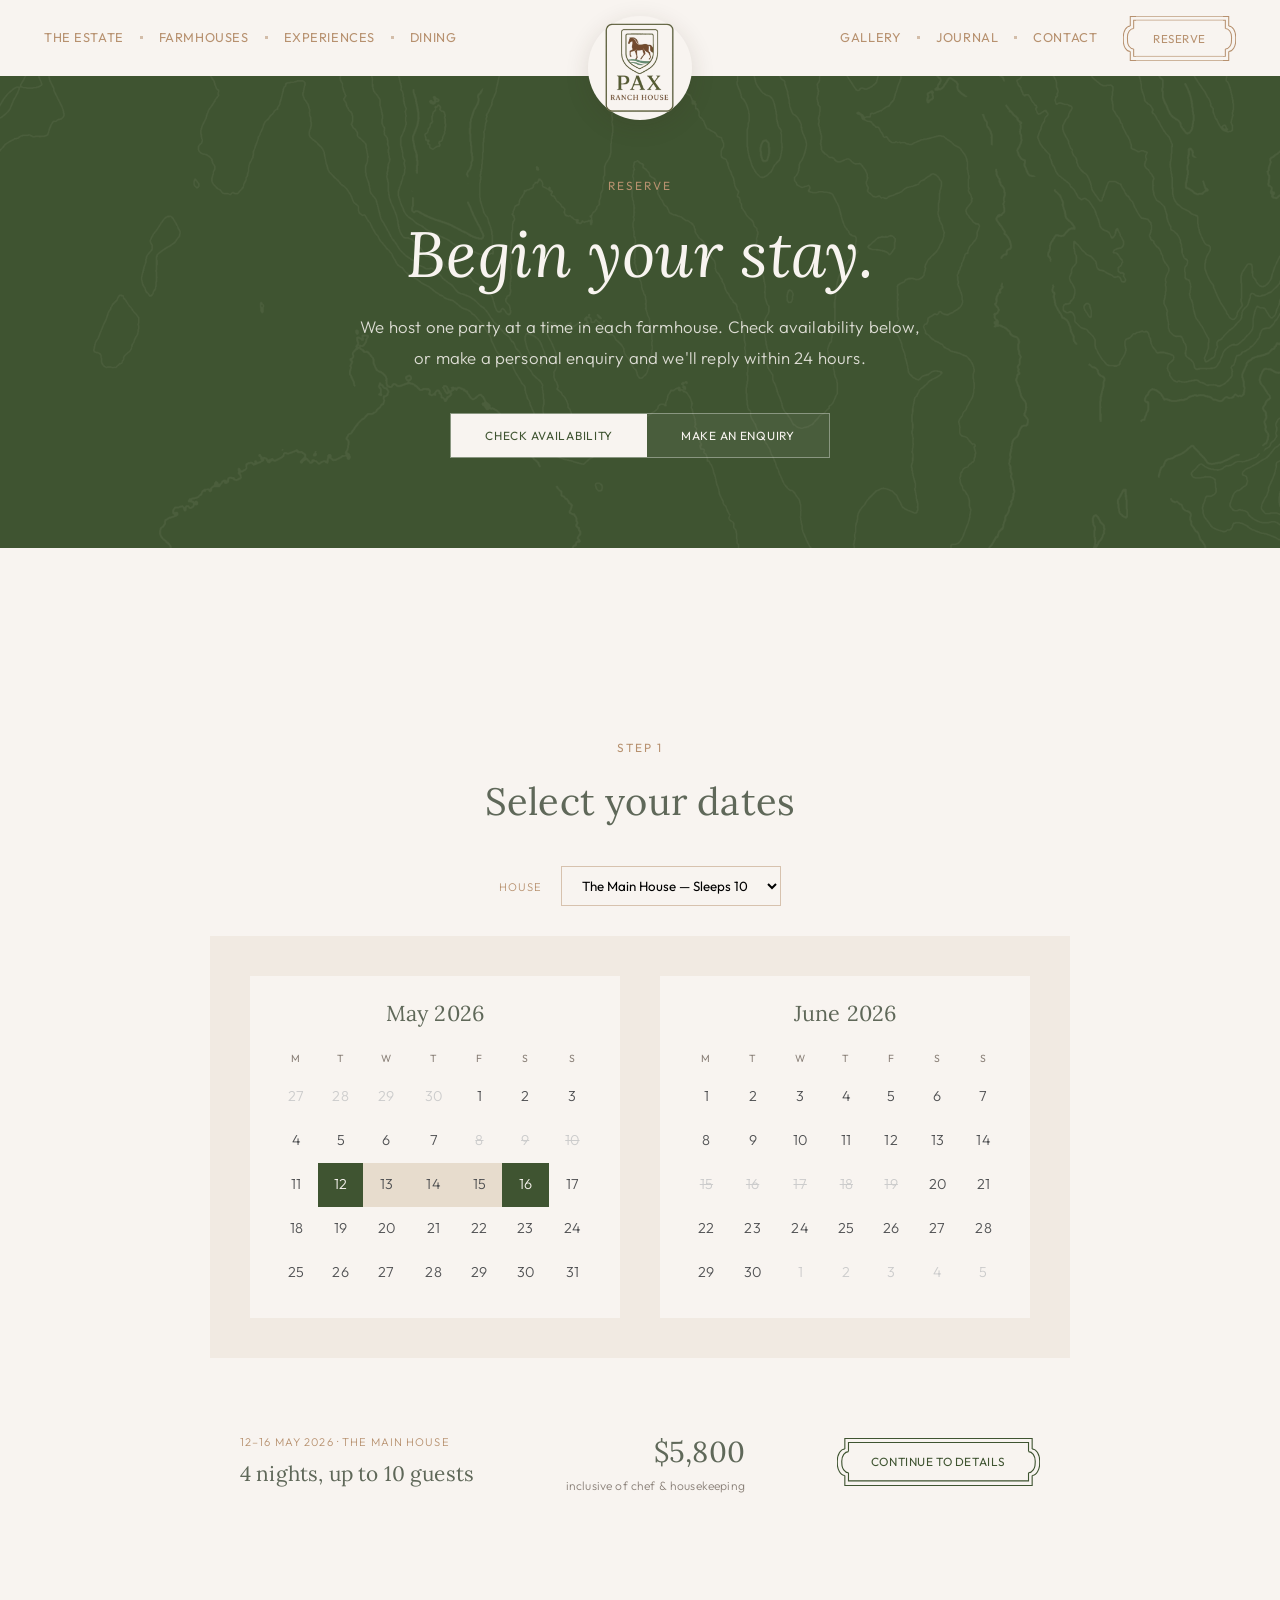
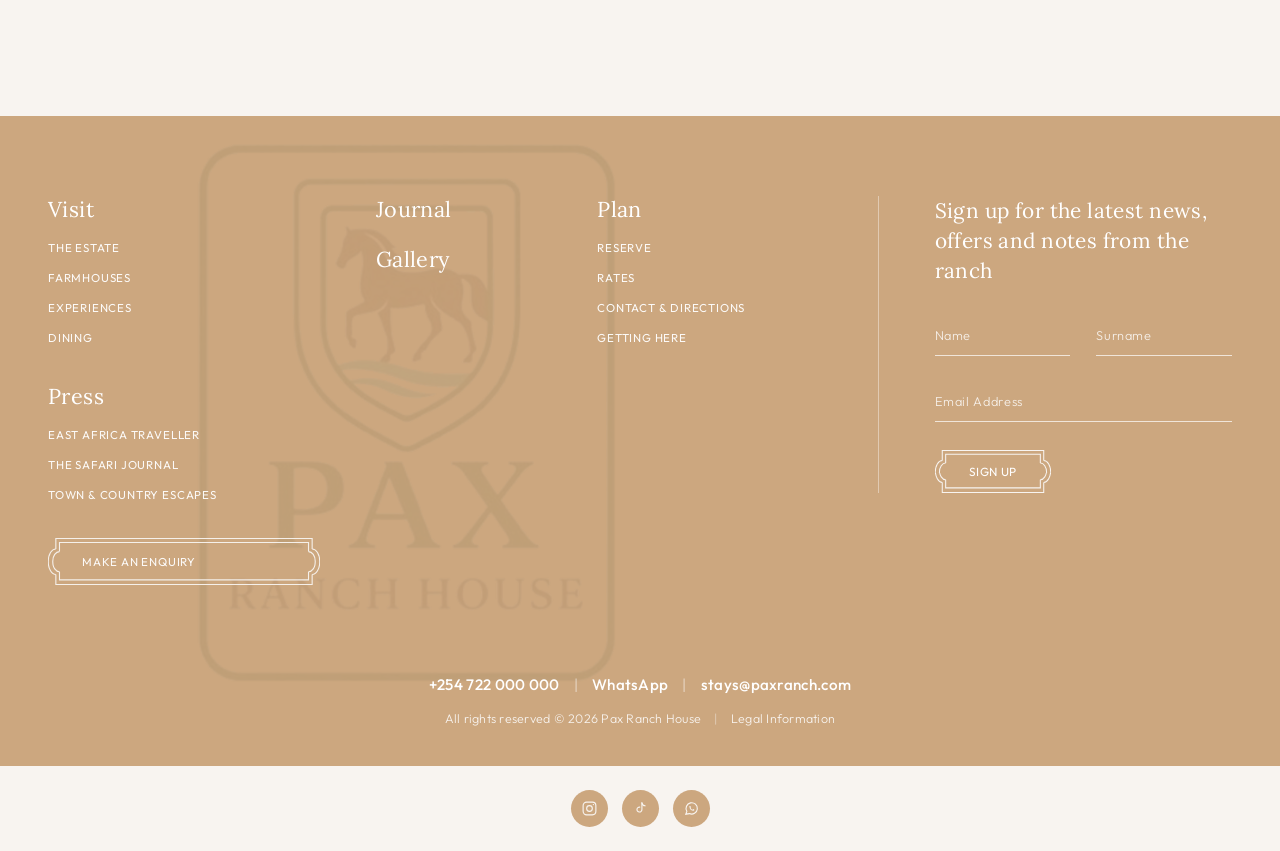
==== commit 1ad37b75: "footer + sections: recreate the full Collection in the Wild pattern set Footer (all 9 pages): link c" ====
--- a/booking.html
+++ b/booking.html
@@ -176,18 +176,53 @@
 
 <footer>
   <div class="grid">
-    <div class="col"><img src="images/logo/pax-logo-transparent-500.png" alt="Pax Ranch House" class="footer-logo"><p>A private farmhouse retreat on a working ranch in Gilgil, Kenya.</p><div class="social"><a href="https://instagram.com/paxranchhouse" aria-label="Instagram" target="_blank" rel="noopener"><svg viewBox="0 0 24 24" fill="none" stroke="currentColor" stroke-width="1.6"><rect x="3" y="3" width="18" height="18" rx="5"/><circle cx="12" cy="12" r="4"/><circle cx="17.5" cy="6.5" r="1" fill="currentColor" stroke="none"/></svg></a><a href="https://tiktok.com/@paxranchhouse" aria-label="TikTok" target="_blank" rel="noopener"><svg viewBox="0 0 24 24" fill="none" stroke="currentColor" stroke-width="1.6"><path d="M14 4v9.5a3.5 3.5 0 1 1-3-3.46" stroke-linecap="round" stroke-linejoin="round"/><path d="M14 4c.4 2.3 2 4 4.5 4.2" stroke-linecap="round" stroke-linejoin="round"/></svg></a><a href="https://wa.me/254722000000" aria-label="WhatsApp" target="_blank" rel="noopener"><svg viewBox="0 0 24 24" fill="none" stroke="currentColor" stroke-width="1.6"><path d="M4 20l1.4-4A8 8 0 1 1 9 19.2L4 20z"/><path d="M9 9c0 4 3 6 6 6 .8 0 1.2-.6 1-1.2l-1.5-1-1.3.9c-1-.5-2.3-1.7-2.6-2.8l.8-1L10 8.5C9.4 8.3 9 8.5 9 9z" fill="currentColor" stroke="none"/></svg></a></div></div>
-    <div class="col"><h4>Visit</h4><a href="the-estate.html">The Estate</a><a href="farmhouses.html">Farmhouses</a><a href="experiences.html">Experiences</a><a href="dining.html">Dining</a></div>
-    <div class="col"><h4>Connect</h4><a href="gallery.html">Gallery</a><a href="contact.html">Contact</a><a href="booking.html">Reserve</a><a href="journal.html">Journal</a></div>
-    <div class="col"><h4>Find Us</h4><p>Gilgil, Nakuru County<br>Kenya</p><p>stays@paxranch.com</p><a href="https://maps.app.goo.gl/CUEdxyDzbcasgZTp7" target="_blank" rel="noopener">View on Google Maps</a></div>
-  </div>
-  <div class="fine">© 2026 Pax Ranch House · All Rights Reserved</div>
+    <div class="col col-links">
+      <h4>Visit</h4>
+      <a href="the-estate.html">The Estate</a>
+      <a href="farmhouses.html">Farmhouses</a>
+      <a href="experiences.html">Experiences</a>
+      <a href="dining.html">Dining</a>
+      <h4 class="press-h">Press</h4>
+      <!-- TODO: replace with real press coverage + publication logos when available -->
+      <a href="journal.html">East Africa Traveller</a>
+      <a href="journal.html">The Safari Journal</a>
+      <a href="journal.html">Town &amp; Country Escapes</a>
+      <a href="contact.html" class="btn light footer-cta">Make an Enquiry</a>
+    </div>
+    <div class="col standalone">
+      <h4><a href="journal.html">Journal</a></h4>
+      <h4><a href="gallery.html">Gallery</a></h4>
+    </div>
+    <div class="col col-links">
+      <h4>Plan</h4>
+      <a href="booking.html">Reserve</a>
+      <a href="booking.html">Rates</a>
+      <a href="contact.html">Contact &amp; Directions</a>
+      <a href="contact.html#getting-here">Getting Here</a>
+    </div>
+    <div class="col newsletter">
+      <h4>Sign up for the latest news, offers and notes from the ranch</h4>
+      <form class="nl-form">
+        <div class="nl-row">
+          <input name="name" placeholder="Name" autocomplete="given-name">
+          <input name="surname" placeholder="Surname" autocomplete="family-name">
+        </div>
+        <input type="email" name="email" placeholder="Email Address" required autocomplete="email">
+        <button type="submit" class="btn light">Sign Up</button>
+        <div class="nl-status" role="status" aria-live="polite"></div>
+      </form>
+    </div>
+  </div>
+  <div class="contactline"><a href="tel:+254722000000">+254 722 000 000</a><span class="sep">|</span><a href="https://wa.me/254722000000" target="_blank" rel="noopener">WhatsApp</a><span class="sep">|</span><a href="mailto:stays@paxranch.com">stays@paxranch.com</a></div>
+  <div class="fine">All rights reserved © 2026 Pax Ranch House <span class="sep">|</span> <a href="contact.html">Legal Information</a></div>
 </footer>
+<div class="social-strip">
+  <a href="https://instagram.com/paxranchhouse" aria-label="Instagram" target="_blank" rel="noopener"><svg viewBox="0 0 24 24" fill="none" stroke="currentColor" stroke-width="1.6"><rect x="3" y="3" width="18" height="18" rx="5"/><circle cx="12" cy="12" r="4"/><circle cx="17.5" cy="6.5" r="1" fill="currentColor" stroke="none"/></svg></a>
+  <a href="https://tiktok.com/@paxranchhouse" aria-label="TikTok" target="_blank" rel="noopener"><svg viewBox="0 0 24 24" fill="none" stroke="currentColor" stroke-width="1.6"><path d="M14 4v9.5a3.5 3.5 0 1 1-3-3.46" stroke-linecap="round" stroke-linejoin="round"/><path d="M14 4c.4 2.3 2 4 4.5 4.2" stroke-linecap="round" stroke-linejoin="round"/></svg></a>
+  <a href="https://wa.me/254722000000" aria-label="WhatsApp" target="_blank" rel="noopener"><svg viewBox="0 0 24 24" fill="none" stroke="currentColor" stroke-width="1.6"><path d="M4 20l1.4-4A8 8 0 1 1 9 19.2L4 20z"/><path d="M9 9c0 4 3 6 6 6 .8 0 1.2-.6 1-1.2l-1.5-1-1.3.9c-1-.5-2.3-1.7-2.6-2.8l.8-1L10 8.5C9.4 8.3 9 8.5 9 9z" fill="currentColor" stroke="none"/></svg></a>
+</div>
+<script src="site.js"></script>
 <script>
-const nav=document.getElementById('nav');
-const mt=document.getElementById('menuToggle');
-if(mt)mt.addEventListener('click',()=>{const o=nav.classList.toggle('open');mt.setAttribute('aria-expanded',o);});
-window.addEventListener('scroll',()=>{nav.classList.toggle('scrolled',window.scrollY>60)});
 document.querySelectorAll('.option-toggle button').forEach(b=>{
   b.addEventListener('click',()=>{
     document.querySelectorAll('.option-toggle button').forEach(x=>x.classList.remove('active'));
--- a/shared.css
+++ b/shared.css
@@ -126,18 +126,44 @@
 .page-hero h1,.page-hero .eyebrow{color:#fff}
 @keyframes slowZoom{to{transform:scale(1)}}
 
-/* Home hero (index) */
-.hero{height:calc(100vh - 76px);min-height:600px;position:relative;display:flex;align-items:center;justify-content:center;color:#fff;text-align:center;overflow:hidden}
+/* Home hero (index) — inset card style: ivory margin frames the image, headline bottom-left */
+.hero{padding:14px 14px 0;background:var(--ivory)}
+.hero .frame{position:relative;height:calc(100vh - 76px - 14px);min-height:560px;overflow:hidden;display:flex;align-items:flex-end;color:#fff}
 .hero .bg{position:absolute;inset:0;background-size:cover;background-position:center;transform:scale(1.05);animation:slowZoom 14s ease-out forwards}
-.hero:before{content:"";position:absolute;inset:0;z-index:1;background:linear-gradient(180deg,rgba(20,16,10,.28) 0%,rgba(20,16,10,.12) 45%,rgba(20,16,10,.5) 100%)}
-.hero .inner{position:relative;z-index:2;padding:110px 24px 40px;max-width:880px}
+.hero .frame:before{content:"";position:absolute;inset:0;z-index:1;background:linear-gradient(180deg,rgba(20,16,10,.16) 0%,rgba(20,16,10,.06) 50%,rgba(20,16,10,.46) 100%)}
+.hero .inner{position:relative;z-index:2;padding:0 24px 54px 58px;max-width:940px;text-align:left}
 .hero .eyebrow{color:#fff;opacity:.95;text-shadow:0 1px 8px rgba(0,0,0,.4)}
-.hero h1{color:#fff;margin-bottom:20px}
+.hero h1{color:#fff;margin-bottom:26px}
 .hero h1 em{font-style:italic;font-weight:400}
-.hero p{font-size:1.02rem;max-width:540px;margin:0 auto 38px;opacity:.95;font-weight:300}
-.scroll-hint{position:absolute;bottom:30px;left:50%;transform:translateX(-50%);z-index:2;font-size:.66rem;letter-spacing:.3em;text-transform:uppercase;opacity:.8}
+.scroll-hint{position:absolute;bottom:30px;right:52px;z-index:2;font-size:.66rem;letter-spacing:.3em;text-transform:uppercase;opacity:.8;color:#fff}
 .scroll-hint:after{content:"";display:block;width:1px;height:40px;background:#fff;margin:12px auto 0;animation:drop 2.2s infinite}
 @keyframes drop{0%{transform:scaleY(0);transform-origin:top}50%{transform:scaleY(1);transform-origin:top}51%{transform-origin:bottom}100%{transform:scaleY(0);transform-origin:bottom}}
+@media(max-width:860px){
+  .hero{padding:10px 10px 0}
+  .hero .frame{height:calc(100vh - 66px - 10px);min-height:480px}
+  .hero .inner{padding:0 20px 44px 22px}
+  .scroll-hint{right:24px}
+}
+
+/* Rule + label — thin line running to a small uppercase tag (section kicker) */
+.rule-label{display:flex;align-items:center;gap:18px;margin-bottom:30px}
+.rule-label:before{content:"";height:1px;background:var(--camel);opacity:.5;flex:1}
+.rule-label span{font-size:.7rem;letter-spacing:.1em;text-transform:uppercase;color:var(--muted);font-weight:500;white-space:nowrap}
+
+/* Feature split — statement text beside a white-matted photo card */
+.feature-split{display:grid;grid-template-columns:1fr 1fr;gap:90px;align-items:center;max-width:1240px;margin:0 auto}
+.feature-split .statement h2{color:var(--camel);font-size:clamp(1.9rem,3.2vw,2.7rem);line-height:1.3;margin-bottom:22px}
+.feature-split .statement p{margin-bottom:28px;max-width:540px}
+.photo-card{background:#fff;padding:32px 32px 46px;box-shadow:0 24px 70px rgba(60,45,30,.09);text-align:center}
+.photo-card img{width:100%;height:auto;display:block;aspect-ratio:4/3;object-fit:cover}
+.photo-card .pc-kicker{margin-top:34px;font-size:.68rem;letter-spacing:.09em;text-transform:uppercase;color:var(--ink);font-weight:500;display:flex;justify-content:center;gap:12px}
+.photo-card .pc-kicker span+span:before{content:"|";margin-right:12px;opacity:.35}
+.photo-card .pc-title{font-family:var(--serif);font-weight:400;font-size:clamp(1.6rem,2.4vw,2.1rem);color:var(--terracotta);margin:10px 0 12px}
+.photo-card .pc-tags{font-size:.66rem;letter-spacing:.09em;text-transform:uppercase;color:var(--camel);font-weight:500;display:flex;flex-wrap:wrap;justify-content:center;gap:10px;margin-bottom:18px}
+.photo-card .pc-tags i{font-style:normal}
+.photo-card .pc-tags i+i:before{content:"·";margin-right:10px}
+.photo-card p{max-width:470px;margin:0 auto 28px;font-size:.95rem}
+@media(max-width:860px){.feature-split{grid-template-columns:1fr;gap:46px}.photo-card{padding:16px 16px 34px}}
 
 /* ============ SECTIONS ============ */
 section{padding:110px 48px}
@@ -159,25 +185,48 @@
 .split .copy p{margin-bottom:18px;color:var(--gray)}
 @media(max-width:860px){.split{grid-template-columns:1fr;gap:40px}.split.reverse .img{order:0}section{padding:76px 22px}.page-hero .inner{padding-left:22px;padding-right:22px}}
 
-/* ============ EXPERIENCE GRID (home) ============ */
-.experiences{background:var(--ivory-2)}
-.exp-grid{display:grid;grid-template-columns:repeat(3,1fr);gap:10px;margin-top:60px}
-.exp-card{position:relative;aspect-ratio:3/4;overflow:hidden;cursor:pointer}
-.exp-card .bg{position:absolute;inset:0;background-size:cover;background-position:center;transition:transform 1.2s}
-.exp-card:hover .bg{transform:scale(1.08)}
-.exp-card .shade{position:absolute;inset:0;background:linear-gradient(180deg,rgba(0,0,0,0) 40%,rgba(20,16,10,.66) 100%)}
-.exp-card .label{position:absolute;bottom:0;left:0;right:0;padding:28px;color:#fff;z-index:2}
-.exp-card .label .n{font-family:var(--sans);font-size:.68rem;letter-spacing:.22em;opacity:.85;display:block;margin-bottom:8px}
-.exp-card h3{font-family:var(--serif);font-size:1.5rem;color:#fff}
-@media(max-width:860px){.exp-grid{grid-template-columns:1fr}}
-
-/* ============ QUOTE BAND (home) ============ */
-.quote{background:url('images/quote-band.jpg') center/cover fixed no-repeat;color:#fff;text-align:center;position:relative;padding:150px 48px}
-.quote:before{content:"";position:absolute;inset:0;background:rgba(30,26,18,.55)}
-.quote .inner{position:relative;max-width:820px;margin:0 auto}
-.quote h2{font-style:italic;font-weight:400;font-size:clamp(1.5rem,2.8vw,2.4rem);line-height:1.45;color:#fff}
-.quote cite{display:block;margin-top:30px;font-family:var(--sans);font-size:.72rem;letter-spacing:.1em;text-transform:uppercase;font-style:normal;opacity:.85}
-@media(max-width:1024px){.quote{background-attachment:scroll}}
+/* ============ CARD CAROUSEL (experiences, home) ============ */
+.carousel{position:relative;margin-top:60px}
+.car-track{display:flex;gap:22px;overflow-x:auto;scroll-snap-type:x mandatory;scrollbar-width:none;padding-bottom:6px}
+.car-track::-webkit-scrollbar{display:none}
+.car-card{position:relative;flex:0 0 clamp(280px,31%,420px);aspect-ratio:3/4;overflow:hidden;scroll-snap-align:start;color:#fff}
+.car-card .bg{position:absolute;inset:0;background-size:cover;background-position:center;transition:transform 1.2s}
+.car-card:hover .bg{transform:scale(1.06)}
+.car-card .shade{position:absolute;inset:0;background:linear-gradient(180deg,rgba(0,0,0,0) 42%,rgba(20,16,10,.74) 100%)}
+.car-card .label{position:absolute;left:0;right:0;bottom:0;padding:26px;z-index:2;text-align:left}
+.car-card .label h3{color:#fff;font-size:1.45rem;margin-bottom:6px}
+.car-card .label p{font-size:.85rem;opacity:.92;line-height:1.5}
+.car-btn{position:absolute;top:38%;z-index:3;width:52px;height:52px;border-radius:50%;border:1px solid rgba(255,255,255,.9);background:rgba(20,16,10,.14);color:#fff;cursor:pointer;display:flex;align-items:center;justify-content:center;font-size:1.5rem;font-weight:300;line-height:1;transition:background .3s}
+.car-btn:hover{background:rgba(20,16,10,.38)}
+.car-btn.prev{left:14px}
+.car-btn.next{right:14px}
+.carousel-cta{text-align:center;margin-top:46px}
+@media(max-width:860px){.car-card{flex-basis:78%}.car-btn{display:none}}
+
+/* ============ TESTIMONIAL — ornate framed quote on camel ============ */
+.testimonial{background:var(--camel-2);padding:130px 48px;color:#fff;overflow:hidden}
+.t-frame{position:relative;border:1px solid rgba(248,244,240,.85);padding:64px 70px;max-width:1010px;margin:0 auto;text-align:center}
+.t-frame:after{content:"";position:absolute;inset:7px;border:1px solid rgba(248,244,240,.85);pointer-events:none}
+.t-orn{position:absolute;inset:-26px;pointer-events:none;background-repeat:no-repeat;
+  background-image:
+    url("data:image/svg+xml,%3Csvg xmlns='http://www.w3.org/2000/svg' width='76' height='76' viewBox='0 0 76 76'%3E%3Cg fill='none' stroke='%23f6efe6' stroke-width='1.6' stroke-linecap='round'%3E%3Cpath d='M10 62 C24 54 40 40 50 22 C53 16 60 14 64 19 C67 23 64 29 59 28 C55 27 55 22 58 21'/%3E%3Cpath d='M62 10 C54 24 40 40 22 50 C16 53 14 60 19 64 C23 67 29 64 28 59 C27 55 22 55 21 58'/%3E%3C/g%3E%3C/svg%3E"),
+    url("data:image/svg+xml,%3Csvg xmlns='http://www.w3.org/2000/svg' width='76' height='76' viewBox='0 0 76 76'%3E%3Cg transform='rotate(90 38 38)' fill='none' stroke='%23f6efe6' stroke-width='1.6' stroke-linecap='round'%3E%3Cpath d='M10 62 C24 54 40 40 50 22 C53 16 60 14 64 19 C67 23 64 29 59 28 C55 27 55 22 58 21'/%3E%3Cpath d='M62 10 C54 24 40 40 22 50 C16 53 14 60 19 64 C23 67 29 64 28 59 C27 55 22 55 21 58'/%3E%3C/g%3E%3C/svg%3E"),
+    url("data:image/svg+xml,%3Csvg xmlns='http://www.w3.org/2000/svg' width='76' height='76' viewBox='0 0 76 76'%3E%3Cg transform='rotate(270 38 38)' fill='none' stroke='%23f6efe6' stroke-width='1.6' stroke-linecap='round'%3E%3Cpath d='M10 62 C24 54 40 40 50 22 C53 16 60 14 64 19 C67 23 64 29 59 28 C55 27 55 22 58 21'/%3E%3Cpath d='M62 10 C54 24 40 40 22 50 C16 53 14 60 19 64 C23 67 29 64 28 59 C27 55 22 55 21 58'/%3E%3C/g%3E%3C/svg%3E"),
+    url("data:image/svg+xml,%3Csvg xmlns='http://www.w3.org/2000/svg' width='76' height='76' viewBox='0 0 76 76'%3E%3Cg transform='rotate(180 38 38)' fill='none' stroke='%23f6efe6' stroke-width='1.6' stroke-linecap='round'%3E%3Cpath d='M10 62 C24 54 40 40 50 22 C53 16 60 14 64 19 C67 23 64 29 59 28 C55 27 55 22 58 21'/%3E%3Cpath d='M62 10 C54 24 40 40 22 50 C16 53 14 60 19 64 C23 67 29 64 28 59 C27 55 22 55 21 58'/%3E%3C/g%3E%3C/svg%3E"),
+    url("data:image/svg+xml,%3Csvg xmlns='http://www.w3.org/2000/svg' width='150' height='22' viewBox='0 0 150 22'%3E%3Cg fill='none' stroke='%23f6efe6' stroke-width='1.5' stroke-linecap='round'%3E%3Cpath d='M14 15 C9 17 5 13 7 8 C9 4 15 4 17 8 C22 16 36 18 52 13 C62 10 70 11 73 12'/%3E%3Cpath d='M136 15 C141 17 145 13 143 8 C141 4 135 4 133 8 C128 16 114 18 98 13 C88 10 80 11 77 12'/%3E%3Ccircle cx='75' cy='12' r='1.8' fill='%23f6efe6' stroke='none'/%3E%3C/g%3E%3C/svg%3E"),
+    url("data:image/svg+xml,%3Csvg xmlns='http://www.w3.org/2000/svg' width='150' height='22' viewBox='0 0 150 22'%3E%3Cg fill='none' stroke='%23f6efe6' stroke-width='1.5' stroke-linecap='round'%3E%3Cpath d='M14 15 C9 17 5 13 7 8 C9 4 15 4 17 8 C22 16 36 18 52 13 C62 10 70 11 73 12'/%3E%3Cpath d='M136 15 C141 17 145 13 143 8 C141 4 135 4 133 8 C128 16 114 18 98 13 C88 10 80 11 77 12'/%3E%3Ccircle cx='75' cy='12' r='1.8' fill='%23f6efe6' stroke='none'/%3E%3C/g%3E%3C/svg%3E"),
+    url("data:image/svg+xml,%3Csvg xmlns='http://www.w3.org/2000/svg' width='150' height='22' viewBox='0 0 150 22'%3E%3Cg fill='none' stroke='%23f6efe6' stroke-width='1.5' stroke-linecap='round'%3E%3Cpath d='M14 15 C9 17 5 13 7 8 C9 4 15 4 17 8 C22 16 36 18 52 13 C62 10 70 11 73 12'/%3E%3Cpath d='M136 15 C141 17 145 13 143 8 C141 4 135 4 133 8 C128 16 114 18 98 13 C88 10 80 11 77 12'/%3E%3Ccircle cx='75' cy='12' r='1.8' fill='%23f6efe6' stroke='none'/%3E%3C/g%3E%3C/svg%3E"),
+    url("data:image/svg+xml,%3Csvg xmlns='http://www.w3.org/2000/svg' width='150' height='22' viewBox='0 0 150 22'%3E%3Cg fill='none' stroke='%23f6efe6' stroke-width='1.5' stroke-linecap='round'%3E%3Cpath d='M14 15 C9 17 5 13 7 8 C9 4 15 4 17 8 C22 16 36 18 52 13 C62 10 70 11 73 12'/%3E%3Cpath d='M136 15 C141 17 145 13 143 8 C141 4 135 4 133 8 C128 16 114 18 98 13 C88 10 80 11 77 12'/%3E%3Ccircle cx='75' cy='12' r='1.8' fill='%23f6efe6' stroke='none'/%3E%3C/g%3E%3C/svg%3E");
+  background-position:left top,right top,left bottom,right bottom,26% 15px,74% 15px,26% calc(100% - 15px),74% calc(100% - 15px);
+  background-size:76px 76px,76px 76px,76px 76px,76px 76px,150px 22px,150px 22px,150px 22px,150px 22px}
+.t-mark{font-family:var(--serif);font-size:1.7rem;line-height:1;display:block;opacity:.9}
+.testimonial p{font-family:var(--serif);font-size:clamp(1.05rem,1.6vw,1.35rem);line-height:1.9;max-width:780px;margin:14px auto;color:#fff}
+.testimonial cite{display:block;margin-top:26px;font-family:var(--sans);font-style:normal;font-size:.7rem;letter-spacing:.12em;text-transform:uppercase;font-weight:500}
+@media(max-width:860px){
+  .testimonial{padding:90px 22px}
+  .t-frame{padding:48px 26px}
+  .t-orn{inset:-18px;background-size:52px 52px,52px 52px,52px 52px,52px 52px,112px 16px,112px 16px,112px 16px,112px 16px;background-position:left top,right top,left bottom,right bottom,26% 10px,74% 10px,26% calc(100% - 10px),74% calc(100% - 10px)}
+}
 
 /* ============ BUTTONS — ornamental keyline frame ============ */
 .btn{
@@ -210,22 +259,40 @@
 .form textarea{min-height:120px;resize:vertical}
 @media(max-width:700px){.form{grid-template-columns:1fr}}
 
-/* ============ FOOTER — light camel, white text, watermark ============ */
-footer{position:relative;background-color:var(--camel-2);color:#fff;padding:90px 48px 40px;overflow:hidden}
-footer::before{content:"";position:absolute;top:50%;left:50%;transform:translate(-50%,-50%);width:520px;height:520px;background:url("images/logo/pax-logo-transparent-500.png") no-repeat center/contain;opacity:.09;pointer-events:none}
-footer .grid,footer .fine{position:relative;z-index:1}
-footer .grid{display:grid;grid-template-columns:2fr 1fr 1fr 1fr;gap:50px;max-width:1200px;margin:0 auto}
-footer h4{font-family:var(--serif);font-size:1.25rem;font-weight:400;margin-bottom:18px;letter-spacing:.02em;color:#fff}
-footer .footer-logo{display:block;width:74px;height:auto;margin-bottom:20px}
-footer .col p{font-family:var(--sans);font-size:.85rem;opacity:.92;margin-bottom:10px;font-weight:300}
-footer .col a{font-family:var(--sans);font-size:.74rem;letter-spacing:.06em;text-transform:uppercase;opacity:.92;display:block;margin-bottom:11px;font-weight:400}
-footer .col a:hover{opacity:1;color:var(--olive)}
-footer .social{display:flex;gap:18px;margin-top:24px}
-footer .social a{display:inline-flex;opacity:.85;margin:0;transition:opacity .3s,color .3s}
-footer .social a:hover{opacity:1;color:var(--olive)}
-footer .social svg{width:24px;height:24px;display:block}
-footer .fine{text-align:center;margin-top:70px;padding-top:28px;border-top:1px solid rgba(255,255,255,.28);font-family:var(--sans);font-size:.68rem;letter-spacing:.14em;text-transform:uppercase;opacity:.85}
-@media(max-width:860px){footer{padding:70px 28px 36px}footer .grid{grid-template-columns:1fr 1fr;gap:36px 24px}footer .col:first-child{grid-column:1 / -1}}
+/* ============ FOOTER — light camel, link columns + newsletter, watermark ============ */
+footer{position:relative;background-color:var(--camel-2);color:#fff;padding:80px 48px 36px;overflow:hidden}
+footer::before{content:"";position:absolute;top:46%;left:32%;transform:translate(-50%,-50%);width:560px;height:560px;background:url("images/logo/pax-logo-transparent-500.png") no-repeat center/contain;opacity:.10;pointer-events:none}
+footer .grid,footer .contactline,footer .fine{position:relative;z-index:1}
+footer .grid{display:grid;grid-template-columns:1.15fr .7fr .95fr 1.5fr;gap:56px;max-width:1300px;margin:0 auto;align-items:start}
+footer h4{font-family:var(--serif);font-size:1.35rem;font-weight:400;margin-bottom:16px;letter-spacing:.02em;color:#fff}
+footer h4 a:hover{opacity:.7}
+footer .standalone h4{margin-bottom:24px}
+footer .col-links>a{font-family:var(--sans);font-size:.72rem;letter-spacing:.07em;text-transform:uppercase;display:block;margin-bottom:11px;font-weight:400;opacity:.95}
+footer .col-links>a:hover{opacity:1;color:var(--olive)}
+footer .press-h{margin-top:36px}
+footer .footer-cta{margin-top:34px}
+footer .newsletter{border-left:1px solid rgba(255,255,255,.4);padding-left:56px}
+footer .newsletter h4{font-size:1.3rem;line-height:1.45;max-width:430px;margin-bottom:28px}
+footer .nl-row{display:grid;grid-template-columns:1fr 1fr;gap:26px}
+footer .newsletter input{width:100%;background:transparent;border:0;border-bottom:1px solid rgba(255,255,255,.7);padding:11px 0;font-family:var(--sans);font-weight:300;font-size:.95rem;color:#fff;margin-bottom:24px}
+footer .newsletter input::placeholder{color:rgba(255,255,255,.8);font-size:.8rem;letter-spacing:.05em}
+footer .newsletter input:focus{outline:none;border-bottom-color:#fff}
+footer .newsletter .btn{margin-top:4px}
+footer .nl-status{display:none;font-size:.9rem;margin-top:14px}
+footer .nl-status.show{display:block}
+footer .contactline{margin-top:76px;text-align:center;font-family:var(--sans);font-weight:500;font-size:.95rem;letter-spacing:.02em}
+footer .contactline .sep{margin:0 14px;opacity:.6;font-weight:300}
+footer .contactline a:hover{opacity:.75}
+footer .fine{text-align:center;margin-top:12px;font-family:var(--sans);font-size:.78rem;font-weight:300;opacity:.85;letter-spacing:.02em}
+footer .fine .sep{margin:0 10px;opacity:.6}
+footer .fine a{text-decoration:none}
+footer .fine a:hover{opacity:.75}
+.social-strip{background:var(--ivory);padding:24px 20px;display:flex;justify-content:center;gap:14px}
+.social-strip a{width:37px;height:37px;border-radius:50%;background:var(--camel-2);color:var(--ivory);display:inline-flex;align-items:center;justify-content:center;transition:background .3s}
+.social-strip a:hover{background:var(--camel);opacity:1}
+.social-strip svg{width:17px;height:17px;display:block}
+@media(max-width:1100px){footer .grid{grid-template-columns:1fr 1fr;gap:44px}footer .newsletter{border-left:0;padding-left:0;grid-column:1/-1;border-top:1px solid rgba(255,255,255,.4);padding-top:44px}}
+@media(max-width:860px){footer{padding:64px 28px 30px}footer .grid{grid-template-columns:1fr;gap:38px}footer .contactline{margin-top:56px;font-size:.85rem}footer .contactline .sep{margin:0 8px}}
 
 /* ============ REVEAL ============ */
 .reveal{opacity:0;transform:translateY(30px);transition:opacity 1.2s ease,transform 1.2s ease}
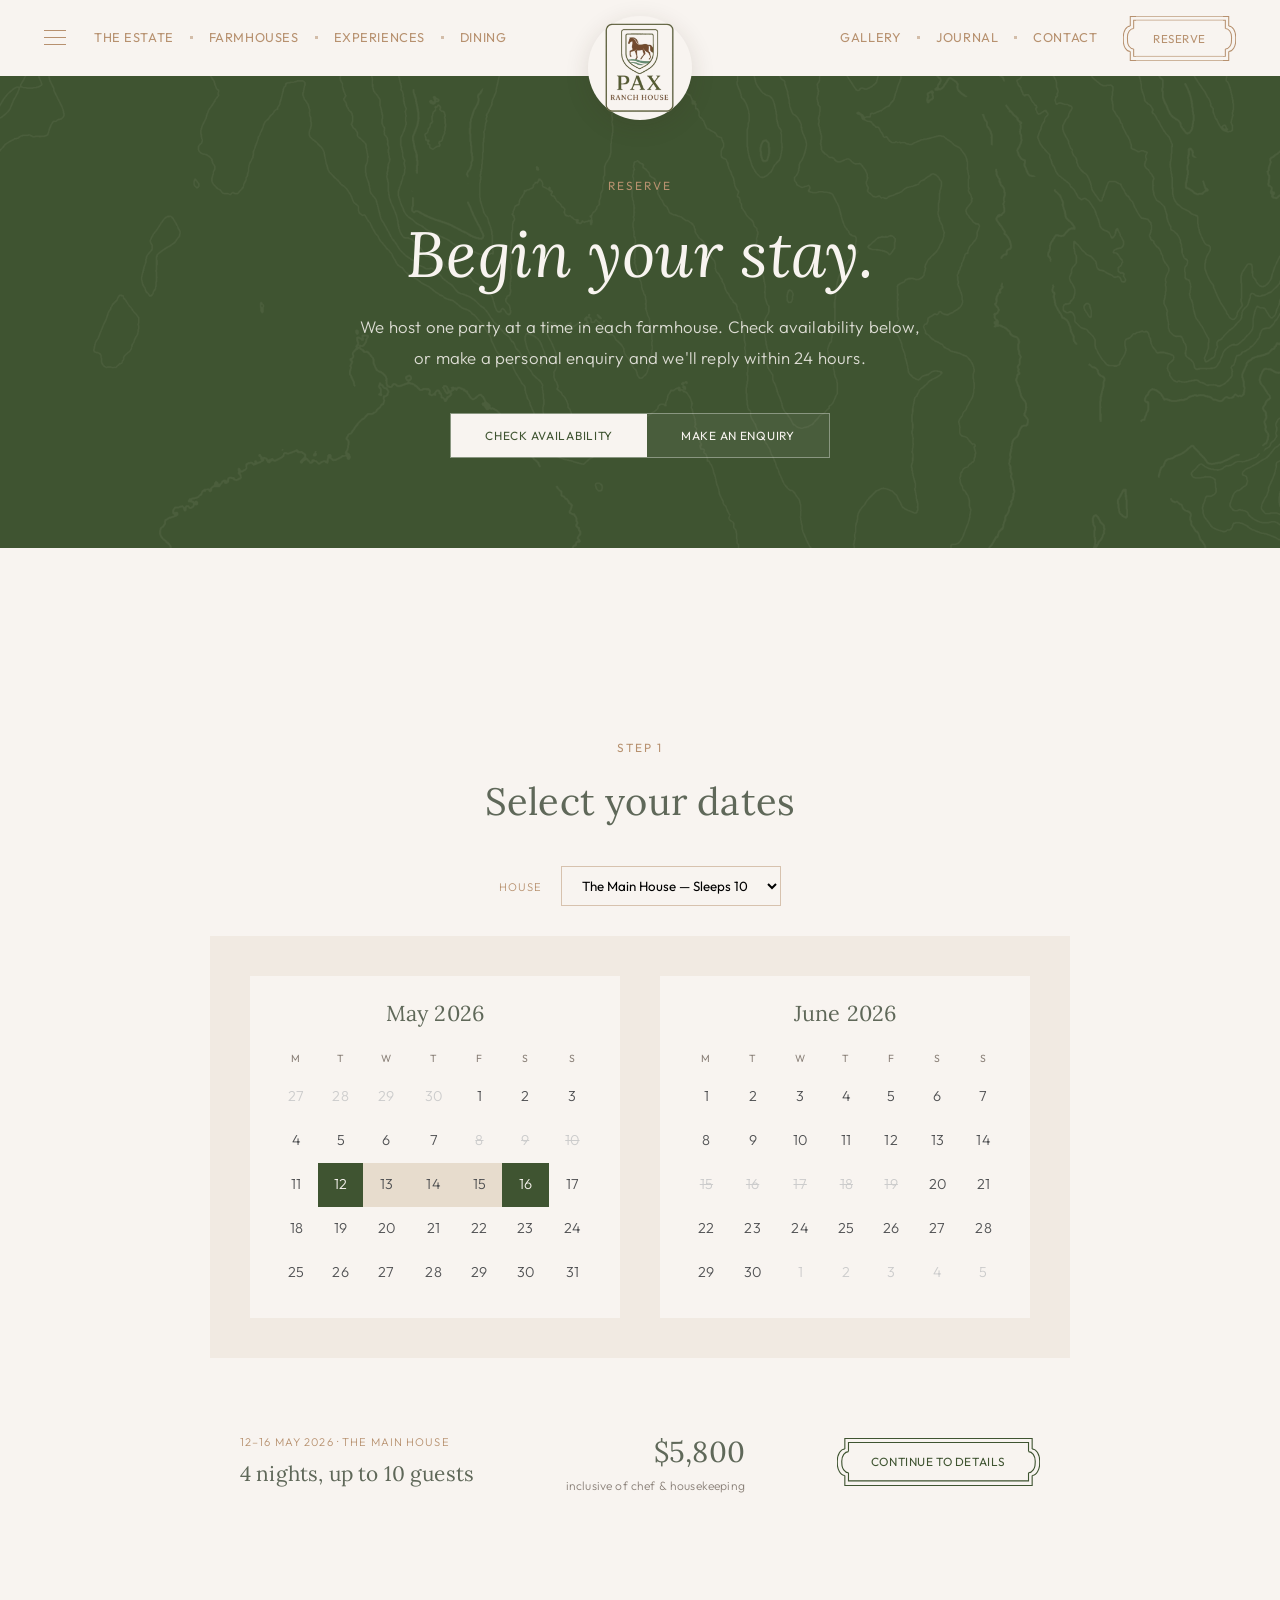
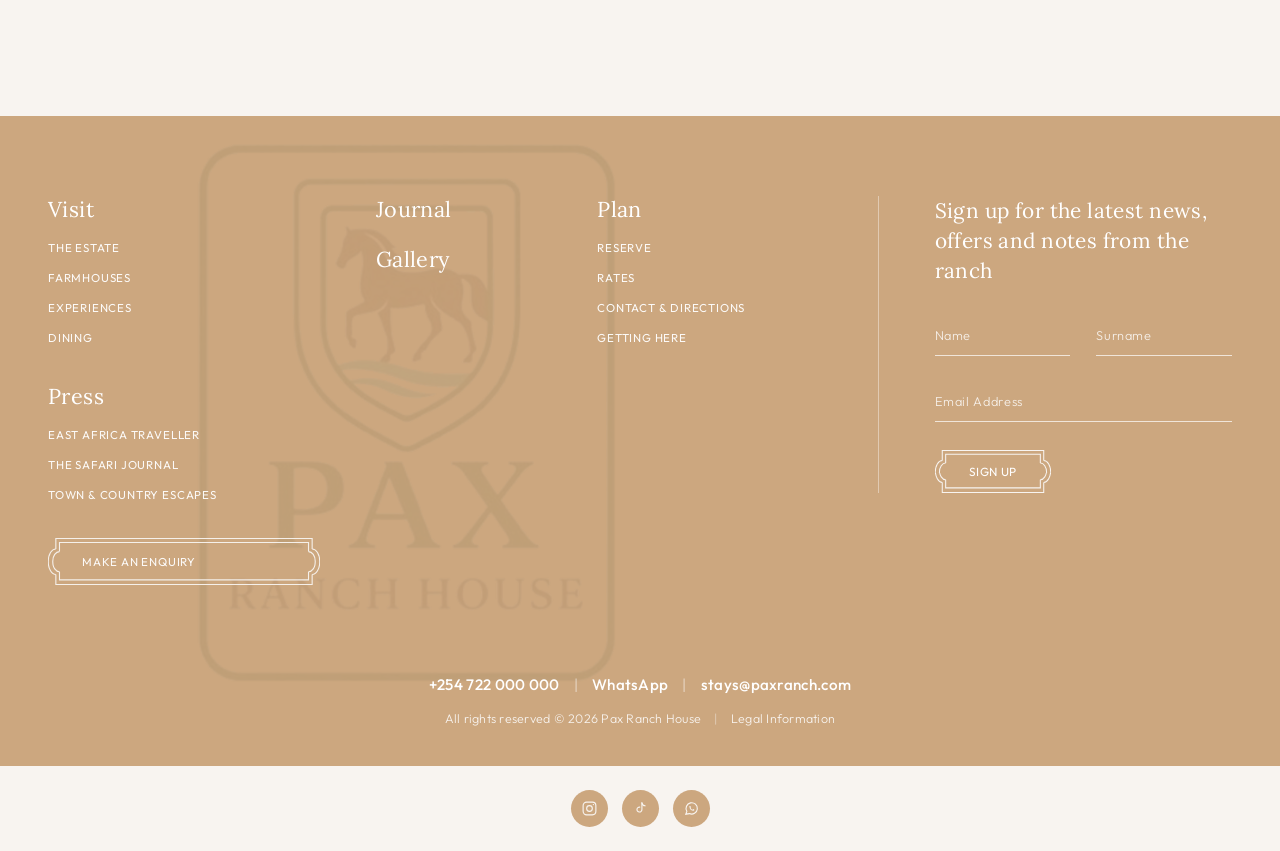
==== commit 9248b361: "menu + enquiry: overlay navigation, guest-enquiry flow, button hover states Overlay menu (all 9 site" ====
--- a/booking.html
+++ b/booking.html
@@ -60,12 +60,15 @@
 </head><body>
 
 <nav class="site scrolled" id="nav">
-  <ul class="left">
-    <li><a href="the-estate.html">The Estate</a></li>
-    <li><a href="farmhouses.html">Farmhouses</a></li>
-    <li><a href="experiences.html">Experiences</a></li>
-    <li><a href="dining.html">Dining</a></li>
-  </ul>
+  <div class="left-group">
+    <button class="menu-toggle" id="menuToggle" aria-label="Open menu" aria-expanded="false" aria-controls="menuOverlay"><span></span><span></span><span></span></button>
+    <ul class="left">
+      <li><a href="the-estate.html">The Estate</a></li>
+      <li><a href="farmhouses.html">Farmhouses</a></li>
+      <li><a href="experiences.html">Experiences</a></li>
+      <li><a href="dining.html">Dining</a></li>
+    </ul>
+  </div>
   <a href="index.html" class="brand" aria-label="Pax Ranch House — home"><img src="images/logo/pax-logo-transparent-500.png" alt="Pax Ranch House"></a>
   <div class="right-group">
     <ul>
@@ -75,17 +78,37 @@
     </ul>
     <a href="booking.html" class="cta">Reserve</a>
   </div>
-  <button class="menu-toggle" id="menuToggle" aria-label="Menu" aria-expanded="false"><span></span><span></span><span></span></button>
-  <ul class="mobile-menu">
-    <li><a href="the-estate.html">The Estate</a></li>
-    <li><a href="farmhouses.html">Farmhouses</a></li>
-    <li><a href="experiences.html">Experiences</a></li>
-    <li><a href="dining.html">Dining</a></li>
-    <li><a href="gallery.html">Gallery</a></li>
-    <li><a href="journal.html">Journal</a></li>
-    <li><a href="contact.html">Contact</a></li>
-  </ul>
 </nav>
+<div class="menu-overlay" id="menuOverlay">
+  <div class="mo-inner">
+    <button class="mo-close" id="menuClose"><span class="x" aria-hidden="true"></span> Close Menu</button>
+    <div class="mo-cols">
+      <div class="mo-left">
+        <ul class="mo-primary">
+          <li><a href="the-estate.html">The Estate</a></li>
+          <li><button class="mo-sub-toggle" data-sub="farmSub" aria-expanded="false">Farmhouses <span class="chev">›</span></button></li>
+          <li><a href="experiences.html">Experiences</a></li>
+          <li><a href="dining.html">Dining</a></li>
+        </ul>
+        <ul class="mo-secondary">
+          <li><a href="gallery.html">Gallery</a></li>
+          <li><a href="journal.html">Journal</a></li>
+          <li><a href="booking.html">Rates &amp; Availability</a></li>
+          <li><a href="contact.html">Contact &amp; Directions</a></li>
+        </ul>
+        <a href="enquiry.html" class="btn mo-cta">Make an Enquiry</a>
+      </div>
+      <div class="mo-divider" aria-hidden="true"></div>
+      <div class="mo-right">
+        <ul class="mo-sub" id="farmSub" hidden>
+          <li><a href="farmhouses.html#main-house">The Main House</a></li>
+          <li><a href="farmhouses.html#cottage">The Cottage</a></li>
+          <li><a href="farmhouses.html#exclusive">Exclusive Use</a></li>
+        </ul>
+      </div>
+    </div>
+  </div>
+</div>
 
 <section class="booking-intro">
   <span class="eyebrow" style="color:var(--clay)">Reserve</span>
@@ -144,7 +167,7 @@
         <div class="price">$5,800</div>
         <div style="font-size:.75rem;color:var(--muted)">inclusive of chef & housekeeping</div>
       </div>
-      <a href="contact.html" class="btn solid">Continue to Details</a>
+      <a href="enquiry.html?house=main" class="btn solid">Continue to Details</a>
     </div>
   </div>
 </section>
@@ -187,7 +210,7 @@
       <a href="journal.html">East Africa Traveller</a>
       <a href="journal.html">The Safari Journal</a>
       <a href="journal.html">Town &amp; Country Escapes</a>
-      <a href="contact.html" class="btn light footer-cta">Make an Enquiry</a>
+      <a href="enquiry.html" class="btn light footer-cta">Make an Enquiry</a>
     </div>
     <div class="col standalone">
       <h4><a href="journal.html">Journal</a></h4>
--- a/shared.css
+++ b/shared.css
@@ -34,6 +34,11 @@
   --frame-camel:url("data:image/svg+xml,%3Csvg xmlns='http://www.w3.org/2000/svg' width='584' height='86' viewBox='0 0 584 86'%3E%3Cg fill='none' stroke='%23b7916f' stroke-width='2'%3E%3Cpath d='M14 20.5 V1 H570 V20.5'/%3E%3Cpath d='M14 66.5 V85 H570 V66.5'/%3E%3Cpath d='M20.5 25.5 V8.5 H563.5 V25.5'/%3E%3Cpath d='M20.5 61.5 V76.5 H563.5 V61.5'/%3E%3Cpath d='M14 20.5 A13.5 23 0 0 0 14 66.5'/%3E%3Cpath d='M20.5 25.5 A12 18 0 0 0 20.5 61.5'/%3E%3Cpath d='M570 20.5 A13.5 23 0 0 1 570 66.5'/%3E%3Cpath d='M563.5 25.5 A12 18 0 0 1 563.5 61.5'/%3E%3C/g%3E%3C/svg%3E");
   --frame-olive:url("data:image/svg+xml,%3Csvg xmlns='http://www.w3.org/2000/svg' width='584' height='86' viewBox='0 0 584 86'%3E%3Cg fill='none' stroke='%233f5431' stroke-width='2'%3E%3Cpath d='M14 20.5 V1 H570 V20.5'/%3E%3Cpath d='M14 66.5 V85 H570 V66.5'/%3E%3Cpath d='M20.5 25.5 V8.5 H563.5 V25.5'/%3E%3Cpath d='M20.5 61.5 V76.5 H563.5 V61.5'/%3E%3Cpath d='M14 20.5 A13.5 23 0 0 0 14 66.5'/%3E%3Cpath d='M20.5 25.5 A12 18 0 0 0 20.5 61.5'/%3E%3Cpath d='M570 20.5 A13.5 23 0 0 1 570 66.5'/%3E%3Cpath d='M563.5 25.5 A12 18 0 0 1 563.5 61.5'/%3E%3C/g%3E%3C/svg%3E");
   --frame-white:url("data:image/svg+xml,%3Csvg xmlns='http://www.w3.org/2000/svg' width='584' height='86' viewBox='0 0 584 86'%3E%3Cg fill='none' stroke='%23f8f4f0' stroke-width='2'%3E%3Cpath d='M14 20.5 V1 H570 V20.5'/%3E%3Cpath d='M14 66.5 V85 H570 V66.5'/%3E%3Cpath d='M20.5 25.5 V8.5 H563.5 V25.5'/%3E%3Cpath d='M20.5 61.5 V76.5 H563.5 V61.5'/%3E%3Cpath d='M14 20.5 A13.5 23 0 0 0 14 66.5'/%3E%3Cpath d='M20.5 25.5 A12 18 0 0 0 20.5 61.5'/%3E%3Cpath d='M570 20.5 A13.5 23 0 0 1 570 66.5'/%3E%3Cpath d='M563.5 25.5 A12 18 0 0 1 563.5 61.5'/%3E%3C/g%3E%3C/svg%3E");
+
+  /* Hover twins — interior region (inner keyline + side lobes) painted; used with border-image-slice `fill` */
+  --frame-camel-fill:url("data:image/svg+xml,%3Csvg xmlns='http://www.w3.org/2000/svg' width='584' height='86' viewBox='0 0 584 86'%3E%3Cpath d='M20.5 8.5 H563.5 V25.5 A12 18 0 0 1 563.5 61.5 V76.5 H20.5 V61.5 A12 18 0 0 1 20.5 25.5 Z' fill='%23b7916f'/%3E%3Cg fill='none' stroke='%23b7916f' stroke-width='2'%3E%3Cpath d='M14 20.5 V1 H570 V20.5'/%3E%3Cpath d='M14 66.5 V85 H570 V66.5'/%3E%3Cpath d='M14 20.5 A13.5 23 0 0 0 14 66.5'/%3E%3Cpath d='M570 20.5 A13.5 23 0 0 1 570 66.5'/%3E%3C/g%3E%3C/svg%3E");
+  --frame-olive-fill:url("data:image/svg+xml,%3Csvg xmlns='http://www.w3.org/2000/svg' width='584' height='86' viewBox='0 0 584 86'%3E%3Cpath d='M20.5 8.5 H563.5 V25.5 A12 18 0 0 1 563.5 61.5 V76.5 H20.5 V61.5 A12 18 0 0 1 20.5 25.5 Z' fill='%233f5431'/%3E%3Cg fill='none' stroke='%233f5431' stroke-width='2'%3E%3Cpath d='M14 20.5 V1 H570 V20.5'/%3E%3Cpath d='M14 66.5 V85 H570 V66.5'/%3E%3Cpath d='M14 20.5 A13.5 23 0 0 0 14 66.5'/%3E%3Cpath d='M570 20.5 A13.5 23 0 0 1 570 66.5'/%3E%3C/g%3E%3C/svg%3E");
+  --frame-white-fill:url("data:image/svg+xml,%3Csvg xmlns='http://www.w3.org/2000/svg' width='584' height='86' viewBox='0 0 584 86'%3E%3Cpath d='M20.5 8.5 H563.5 V25.5 A12 18 0 0 1 563.5 61.5 V76.5 H20.5 V61.5 A12 18 0 0 1 20.5 25.5 Z' fill='%23f8f4f0'/%3E%3Cg fill='none' stroke='%23f8f4f0' stroke-width='2'%3E%3Cpath d='M14 20.5 V1 H570 V20.5'/%3E%3Cpath d='M14 66.5 V85 H570 V66.5'/%3E%3Cpath d='M14 20.5 A13.5 23 0 0 0 14 66.5'/%3E%3Cpath d='M570 20.5 A13.5 23 0 0 1 570 66.5'/%3E%3C/g%3E%3C/svg%3E");
 }
 *{box-sizing:border-box;margin:0;padding:0}
 html{scroll-behavior:smooth}
@@ -64,7 +69,7 @@
 }
 nav.site .brand img{width:74px;height:auto}
 nav.site ul{display:flex;gap:0;list-style:none;font-size:.8rem;text-transform:uppercase;letter-spacing:.045em;font-weight:400;align-items:center}
-nav.site ul.left{grid-column:1;grid-row:1;justify-content:flex-start}
+nav.site .left-group{grid-column:1;grid-row:1;display:flex;align-items:center;gap:28px}
 nav.site .right-group{grid-column:3;grid-row:1;display:flex;align-items:center;justify-content:flex-end;gap:26px}
 nav.site ul li{display:flex;align-items:center}
 nav.site ul li+li::before{content:"";width:3px;height:3px;background:var(--camel);opacity:.55;margin:0 16px;display:inline-block}
@@ -77,16 +82,14 @@
   border-image:var(--frame-camel) 45 25 37 / 22px 13px 18px;
   transition:color .3s;
 }
-nav.site .cta:hover{color:var(--olive);opacity:1}
-nav.site .mobile-menu{display:none}
-nav.site .menu-toggle{display:none;background:none;border:none;cursor:pointer;width:24px;height:22px;padding:0;position:relative;color:var(--camel)}
-nav.site .menu-toggle span{position:absolute;left:0;right:0;height:1px;background:currentColor;transition:transform .3s,opacity .3s}
-nav.site .menu-toggle span:nth-child(1){top:2px}
-nav.site .menu-toggle span:nth-child(2){top:10px}
-nav.site .menu-toggle span:nth-child(3){top:18px}
-nav.site.open .menu-toggle span:nth-child(1){transform:translateY(8px) rotate(45deg)}
-nav.site.open .menu-toggle span:nth-child(2){opacity:0}
-nav.site.open .menu-toggle span:nth-child(3){transform:translateY(-8px) rotate(-45deg)}
+nav.site .cta:hover,nav.site .cta:focus-visible{color:#fff;border-image:var(--frame-camel-fill) 45 25 37 fill / 22px 13px 18px;opacity:1}
+nav.site .cta:active{transform:translateY(1px)}
+nav.site .menu-toggle{display:block;background:none;border:none;cursor:pointer;width:22px;height:16px;padding:0;position:relative;color:var(--camel);transition:opacity .3s}
+nav.site .menu-toggle:hover{opacity:.65}
+nav.site .menu-toggle span{position:absolute;left:0;right:0;height:1.5px;background:currentColor}
+nav.site .menu-toggle span:nth-child(1){top:0}
+nav.site .menu-toggle span:nth-child(2){top:7px}
+nav.site .menu-toggle span:nth-child(3){top:14px}
 
 @media(max-width:1250px){
   nav.site{padding:0 24px}
@@ -100,22 +103,41 @@
   body{padding-top:66px}
   nav.site .brand{width:76px;height:76px;margin-top:40px}
   nav.site .brand img{width:54px}
-  nav.site .menu-toggle{display:block}
-  nav.site .right-group{margin-left:auto}
-  nav.site .right-group{gap:0}
-  nav.site .cta{margin-right:16px;padding:11px 18px}
   nav.site ul.left,nav.site .right-group ul{display:none}
-  nav.site .mobile-menu{
-    display:flex;flex-direction:column;gap:0;list-style:none;
-    position:absolute;top:100%;left:0;right:0;
-    background:var(--ivory);
-    max-height:0;overflow:hidden;
-    transition:max-height .4s ease;
-    box-shadow:0 8px 24px rgba(0,0,0,.12);
-  }
-  nav.site.open .mobile-menu{max-height:520px}
-  nav.site .mobile-menu li{border-top:1px solid rgba(183,145,111,.25);width:100%}
-  nav.site .mobile-menu li a{display:block;width:100%;padding:15px 22px;color:var(--camel);font-size:.8rem;letter-spacing:.08em;text-transform:uppercase}
+  nav.site .right-group{margin-left:auto;gap:0}
+  nav.site .cta{padding:11px 18px}
+}
+
+/* ============ FULL-SCREEN OVERLAY MENU ============ */
+.menu-overlay{position:fixed;inset:0;z-index:300;background:var(--ivory);overflow-y:auto;opacity:0;visibility:hidden;transition:opacity .35s ease,visibility 0s .35s}
+.menu-overlay.open{opacity:1;visibility:visible;transition:opacity .35s ease}
+body.menu-open{overflow:hidden}
+.mo-inner{padding:36px 44px 70px;max-width:1160px}
+.mo-close{display:flex;align-items:center;gap:14px;background:none;border:0;cursor:pointer;font-family:var(--sans);font-size:.74rem;letter-spacing:.08em;text-transform:uppercase;color:var(--gray);font-weight:500;margin-bottom:66px;transition:opacity .3s}
+.mo-close:hover{opacity:.65}
+.mo-close .x{position:relative;width:22px;height:14px;display:inline-block}
+.mo-close .x:before,.mo-close .x:after{content:"";position:absolute;left:0;top:6px;width:22px;height:1.5px;background:var(--camel)}
+.mo-close .x:before{transform:rotate(22deg)}
+.mo-close .x:after{transform:rotate(-22deg)}
+.mo-cols{display:grid;grid-template-columns:minmax(280px,430px) 1px 1fr;gap:0 60px;margin-left:56px}
+.mo-divider{background:rgba(183,145,111,.35);width:1px;min-height:58vh}
+.mo-primary{list-style:none;margin-bottom:46px}
+.mo-primary>li{margin-bottom:6px}
+.mo-primary a,.mo-primary .mo-sub-toggle{font-family:var(--serif);font-weight:400;font-size:clamp(1.9rem,3vw,2.55rem);color:var(--camel);line-height:1.45;background:none;border:0;cursor:pointer;display:inline-flex;align-items:center;gap:20px;padding:0;text-align:left;transition:opacity .3s}
+.mo-primary a:hover,.mo-primary .mo-sub-toggle:hover{opacity:.65}
+.mo-sub-toggle .chev{font-size:1.4rem;line-height:1;transition:transform .3s;color:var(--camel)}
+.mo-sub-toggle[aria-expanded="true"] .chev{transform:rotate(90deg)}
+.mo-secondary{list-style:none;display:grid;gap:21px;margin-bottom:64px}
+.mo-secondary a{font-size:.82rem;letter-spacing:.09em;text-transform:uppercase;color:var(--camel);font-weight:400}
+.mo-secondary a:hover{color:var(--olive);opacity:1}
+.mo-sub{list-style:none;display:grid;gap:22px;padding-top:16px}
+.mo-sub a{font-family:var(--serif);font-size:1.5rem;color:var(--sage)}
+.mo-sub a:hover{opacity:.65}
+@media(max-width:700px){
+  .mo-inner{padding:26px 22px 56px}
+  .mo-cols{margin-left:4px;grid-template-columns:1fr;gap:34px 0}
+  .mo-divider{display:none}
+  .mo-close{margin-bottom:44px}
 }
 
 /* ============ HEROES ============ */
@@ -237,11 +259,12 @@
   border-image:var(--frame-camel) 45 25 37 / 24px 14px 20px;
   transition:color .3s;
 }
-.btn:hover{color:var(--olive);opacity:1}
+.btn:hover,.btn:focus-visible{color:#fff;border-image:var(--frame-camel-fill) 45 25 37 fill / 24px 14px 20px;opacity:1}
+.btn:active{transform:translateY(1px)}
 .btn.light{border-image-source:var(--frame-white);color:#fff}
-.btn.light:hover{color:var(--camel-2);opacity:1}
+.btn.light:hover,.btn.light:focus-visible{color:var(--camel);border-image:var(--frame-white-fill) 45 25 37 fill / 24px 14px 20px;opacity:1}
 .btn.solid{border-image-source:var(--frame-olive);color:var(--olive)}
-.btn.solid:hover{color:var(--camel);border-image-source:var(--frame-camel)}
+.btn.solid:hover,.btn.solid:focus-visible{color:var(--ivory);border-image:var(--frame-olive-fill) 45 25 37 fill / 24px 14px 20px}
 
 /* ============ FORMS ============ */
 .enquiry-form .hp{position:absolute;left:-9999px;width:1px;height:1px;overflow:hidden}
@@ -294,6 +317,39 @@
 @media(max-width:1100px){footer .grid{grid-template-columns:1fr 1fr;gap:44px}footer .newsletter{border-left:0;padding-left:0;grid-column:1/-1;border-top:1px solid rgba(255,255,255,.4);padding-top:44px}}
 @media(max-width:860px){footer{padding:64px 28px 30px}footer .grid{grid-template-columns:1fr;gap:38px}footer .contactline{margin-top:56px;font-size:.85rem}footer .contactline .sep{margin:0 8px}}
 
+/* ============ GUEST ENQUIRY PAGE — split screen, stepped flow ============ */
+body.enq-body{padding-top:0}
+.enq-wrap{display:grid;grid-template-columns:1fr 42%;min-height:100vh}
+.enq-panel{padding:44px 64px 70px;max-width:860px;width:100%}
+.enq-top{display:flex;justify-content:space-between;align-items:center;margin-bottom:70px}
+.enq-top .mini-logo img{width:54px;height:auto}
+.enq-top .back{font-size:.72rem;letter-spacing:.08em;text-transform:uppercase;color:var(--camel);font-weight:500}
+.enq-title{font-family:var(--serif);font-weight:400;color:var(--camel);font-size:clamp(2rem,3.4vw,2.9rem);margin-bottom:18px}
+.enq-rule{width:225px;height:1px;background:var(--camel);opacity:.55;margin-bottom:48px}
+.enq-prompt{font-family:var(--serif);font-size:1.35rem;color:var(--gray);margin-bottom:30px}
+.prop-list{list-style:none;display:grid;gap:28px;margin-bottom:56px}
+.prop-list label{display:grid;grid-template-columns:22px 1fr;gap:16px;align-items:start;cursor:pointer}
+.prop-list input{appearance:none;-webkit-appearance:none;width:15px;height:15px;border-radius:50%;background:#ddd3c6;margin-top:7px;cursor:pointer;transition:background .2s,box-shadow .2s}
+.prop-list input:checked{background:var(--olive);box-shadow:0 0 0 3px var(--ivory),0 0 0 4px var(--olive)}
+.prop-list input:focus-visible{outline:2px solid var(--olive);outline-offset:3px}
+.prop-name{font-family:var(--serif);font-size:1.45rem;line-height:1.3}
+.prop-name.camel{color:var(--camel)}
+.prop-name.sage{color:var(--sage)}
+.prop-name.terra{color:var(--terracotta)}
+.prop-sub{font-size:.66rem;letter-spacing:.08em;text-transform:uppercase;color:var(--gray);margin-top:5px;font-weight:500}
+.enq-actions{display:flex;justify-content:flex-end;align-items:center;gap:22px}
+.enq-actions .back-step{font-size:.72rem;letter-spacing:.06em;text-transform:uppercase;color:var(--muted);background:none;border:0;cursor:pointer;font-family:var(--sans)}
+.enq-actions .back-step:hover{color:var(--olive)}
+.enq-step[hidden]{display:none}
+.enq-step .form{max-width:none;margin:0}
+.enq-photo{position:sticky;top:0;height:100vh;background-size:cover;background-position:center}
+@media(max-width:900px){
+  .enq-wrap{grid-template-columns:1fr}
+  .enq-photo{position:static;height:200px;order:-1}
+  .enq-panel{padding:30px 22px 56px}
+  .enq-top{margin-bottom:44px}
+}
+
 /* ============ REVEAL ============ */
 .reveal{opacity:0;transform:translateY(30px);transition:opacity 1.2s ease,transform 1.2s ease}
 .reveal.in{opacity:1;transform:none}
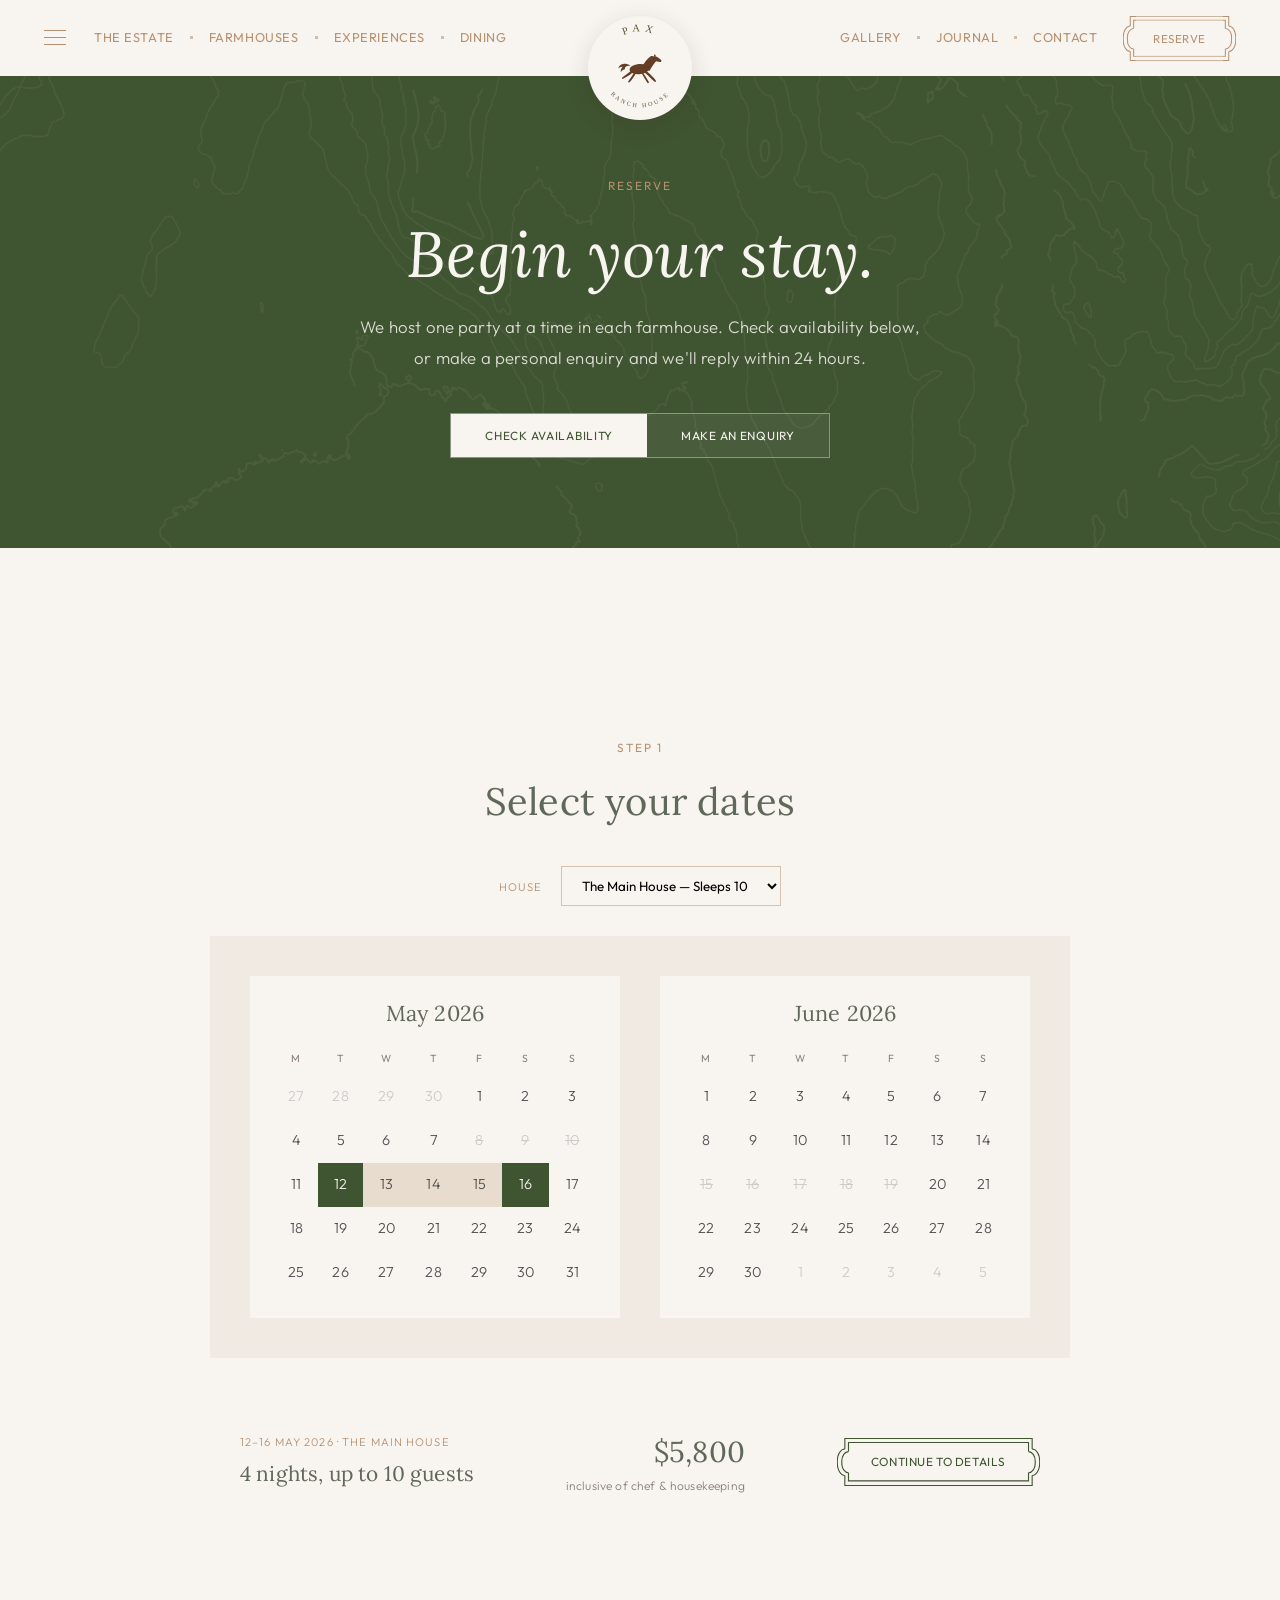
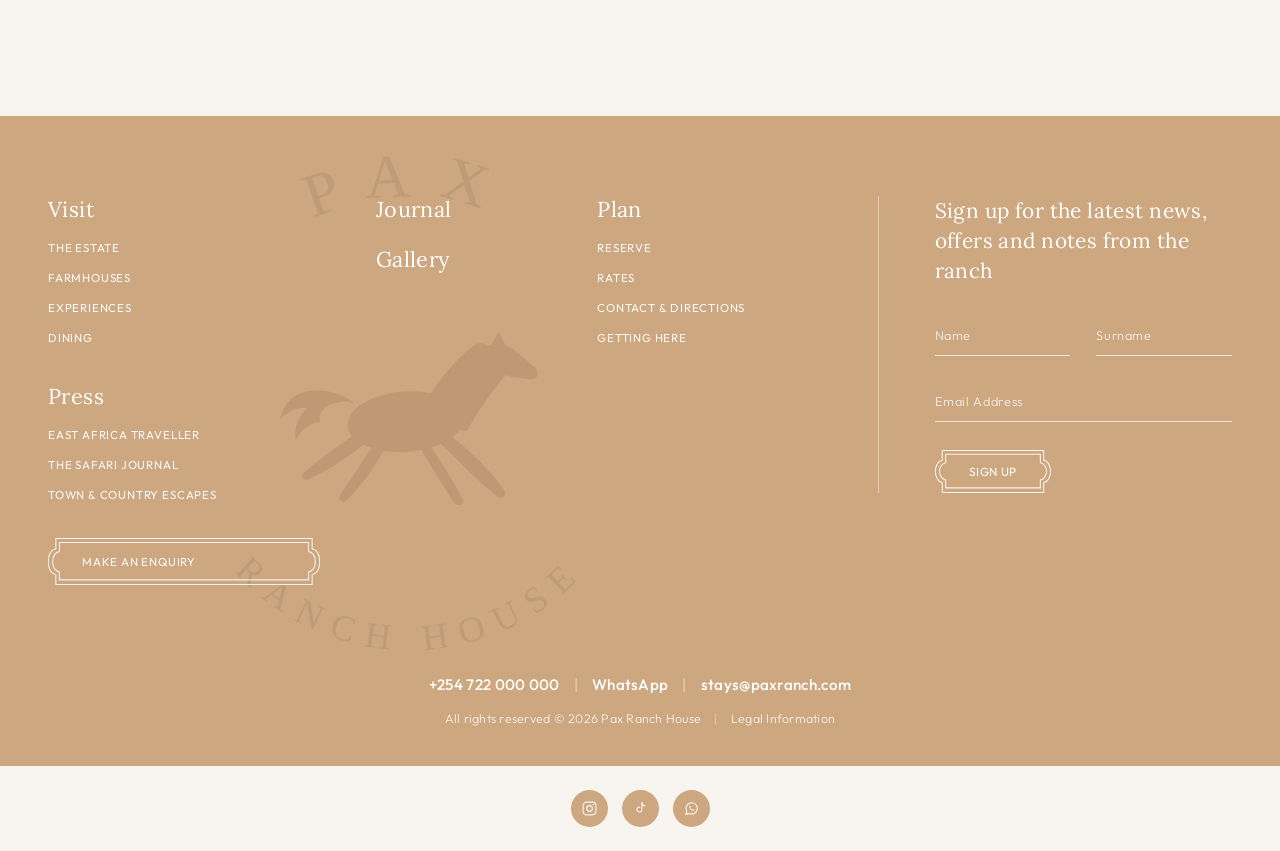
==== commit 32e95f72: "logo: round badge art — horse encircled by text, shield retired from web The round header badge was " ====
--- a/booking.html
+++ b/booking.html
@@ -69,7 +69,7 @@
       <li><a href="dining.html">Dining</a></li>
     </ul>
   </div>
-  <a href="index.html" class="brand" aria-label="Pax Ranch House — home"><img src="images/logo/pax-logo-transparent-500.png" alt="Pax Ranch House"></a>
+  <a href="index.html" class="brand" aria-label="Pax Ranch House — home"><img src="images/logo/pax-badge.svg" alt="Pax Ranch House"></a>
   <div class="right-group">
     <ul>
       <li><a href="gallery.html">Gallery</a></li>
--- a/shared.css
+++ b/shared.css
@@ -67,7 +67,7 @@
   background:var(--ivory);border-radius:50%;
   box-shadow:0 6px 24px rgba(60,45,30,.14);
 }
-nav.site .brand img{width:74px;height:auto}
+nav.site .brand img{width:94px;height:auto}
 nav.site ul{display:flex;gap:0;list-style:none;font-size:.8rem;text-transform:uppercase;letter-spacing:.045em;font-weight:400;align-items:center}
 nav.site .left-group{grid-column:1;grid-row:1;display:flex;align-items:center;gap:28px}
 nav.site .right-group{grid-column:3;grid-row:1;display:flex;align-items:center;justify-content:flex-end;gap:26px}
@@ -102,7 +102,7 @@
   nav.site{display:flex;justify-content:space-between;height:66px;padding:0 20px}
   body{padding-top:66px}
   nav.site .brand{width:76px;height:76px;margin-top:40px}
-  nav.site .brand img{width:54px}
+  nav.site .brand img{width:68px}
   nav.site ul.left,nav.site .right-group ul{display:none}
   nav.site .right-group{margin-left:auto;gap:0}
   nav.site .cta{padding:11px 18px}
@@ -284,7 +284,7 @@
 
 /* ============ FOOTER — light camel, link columns + newsletter, watermark ============ */
 footer{position:relative;background-color:var(--camel-2);color:#fff;padding:80px 48px 36px;overflow:hidden}
-footer::before{content:"";position:absolute;top:46%;left:32%;transform:translate(-50%,-50%);width:560px;height:560px;background:url("images/logo/pax-logo-transparent-500.png") no-repeat center/contain;opacity:.10;pointer-events:none}
+footer::before{content:"";position:absolute;top:46%;left:32%;transform:translate(-50%,-50%);width:560px;height:560px;background:url("images/logo/pax-badge.svg") no-repeat center/contain;opacity:.12;pointer-events:none}
 footer .grid,footer .contactline,footer .fine{position:relative;z-index:1}
 footer .grid{display:grid;grid-template-columns:1.15fr .7fr .95fr 1.5fr;gap:56px;max-width:1300px;margin:0 auto;align-items:start}
 footer h4{font-family:var(--serif);font-size:1.35rem;font-weight:400;margin-bottom:16px;letter-spacing:.02em;color:#fff}
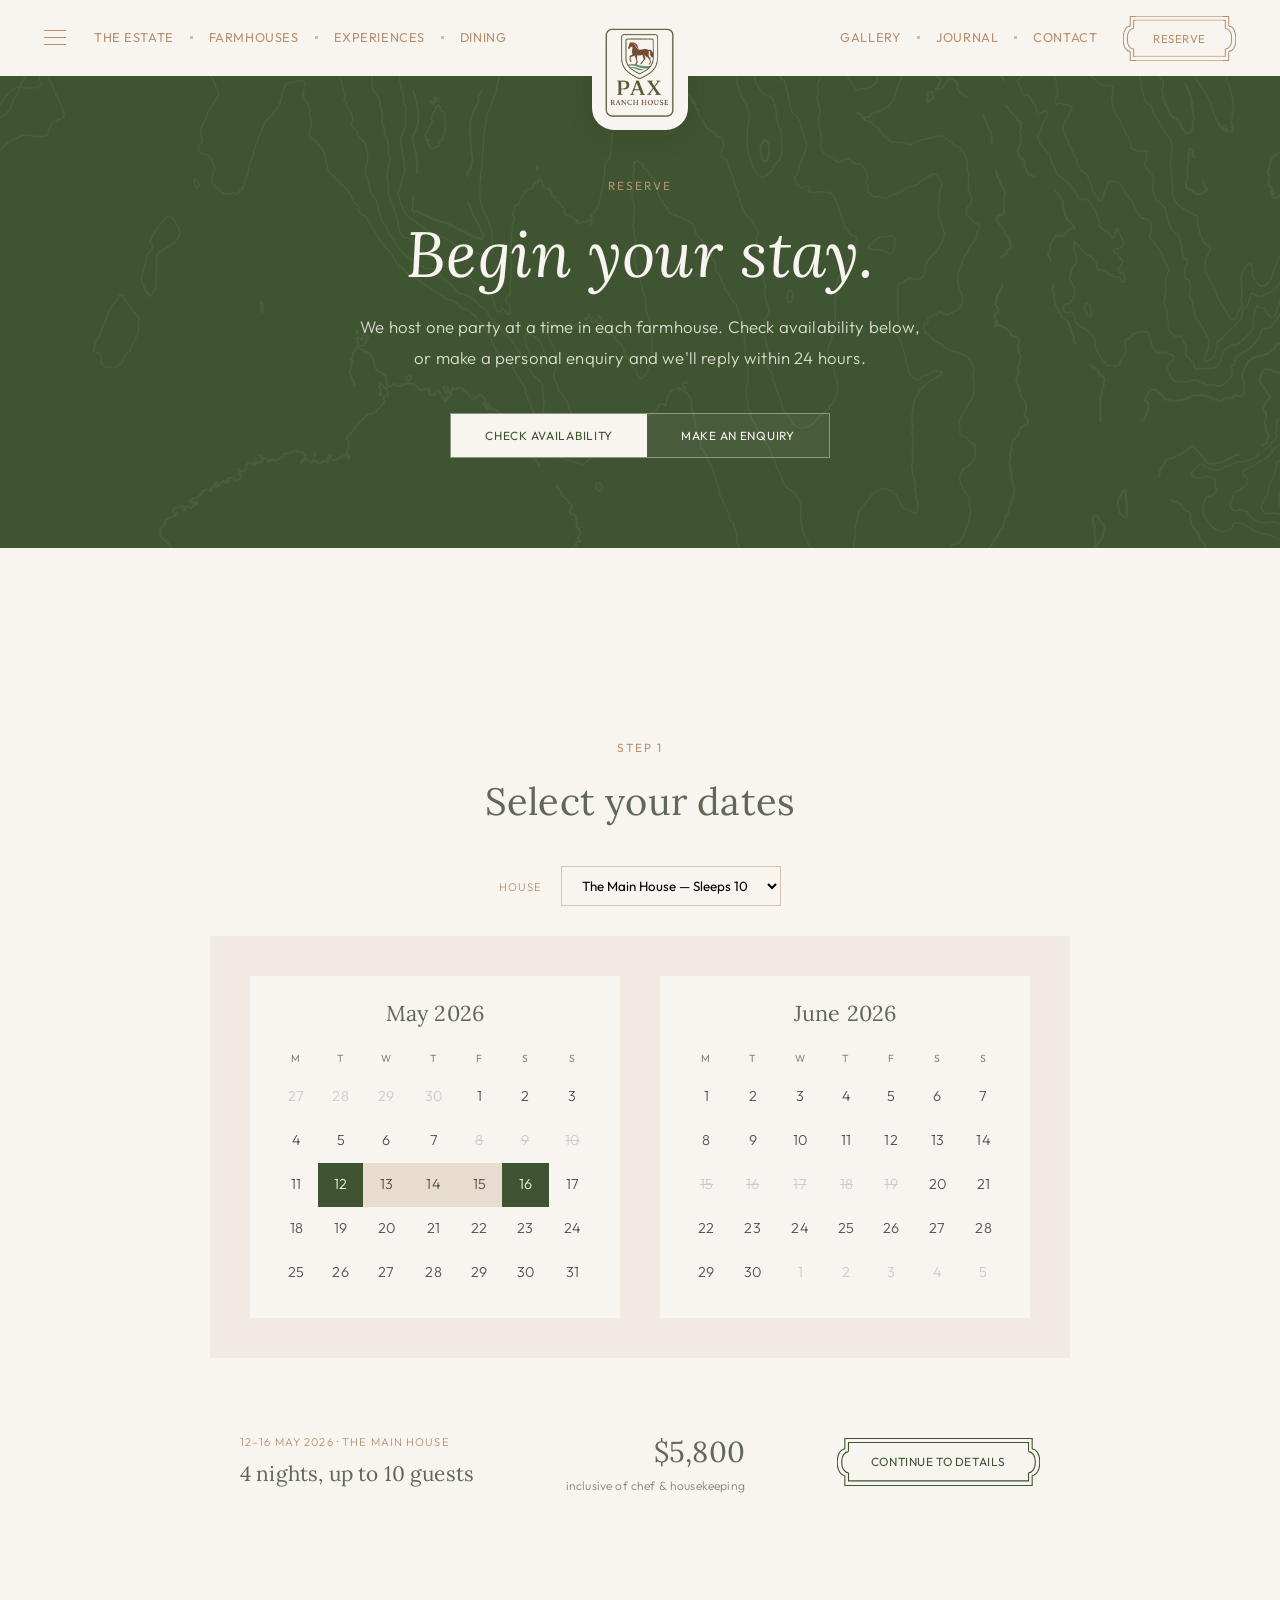
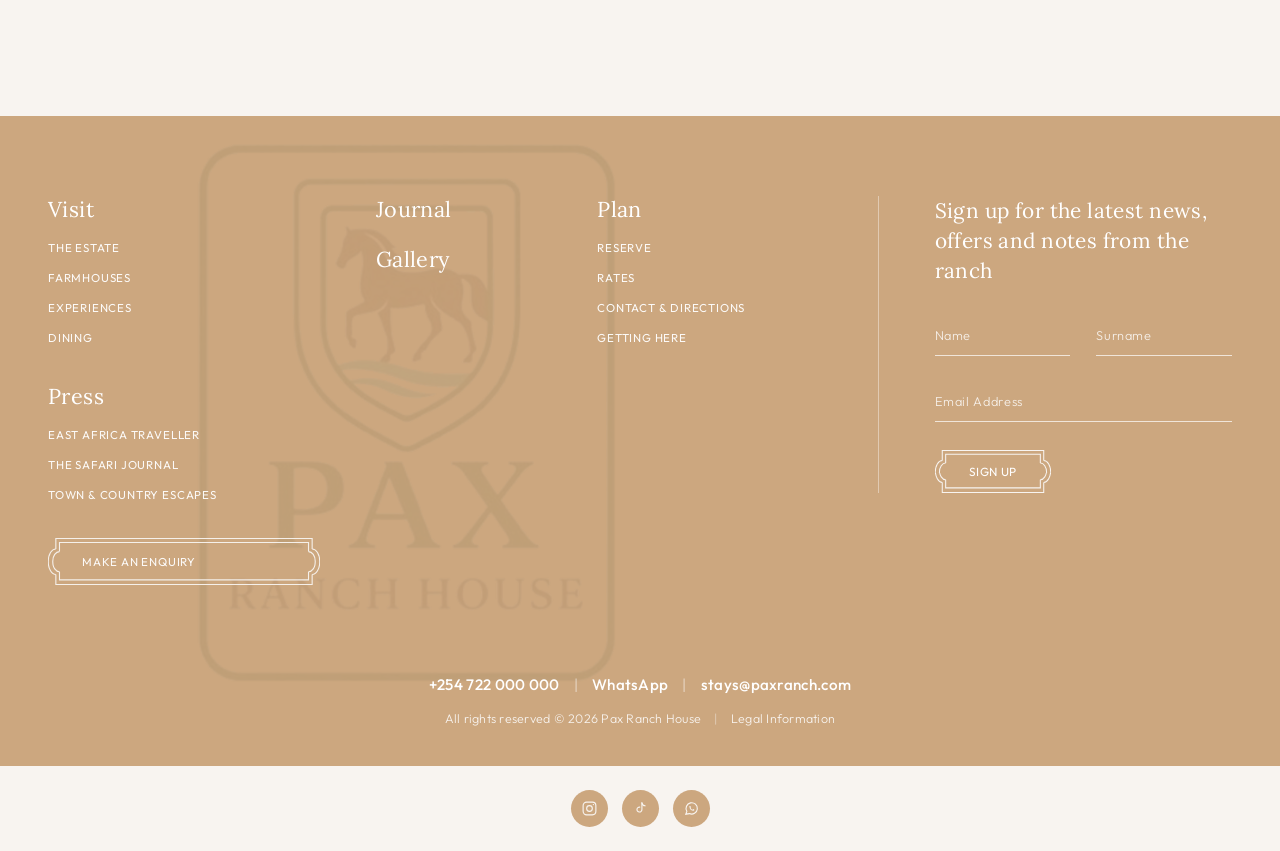
==== commit dce66467: "logo: restore original shield art; badge becomes a rounded-rect plate Two owner requests in one:  1." ====
--- a/booking.html
+++ b/booking.html
@@ -69,7 +69,7 @@
       <li><a href="dining.html">Dining</a></li>
     </ul>
   </div>
-  <a href="index.html" class="brand" aria-label="Pax Ranch House — home"><img src="images/logo/pax-badge.svg" alt="Pax Ranch House"></a>
+  <a href="index.html" class="brand" aria-label="Pax Ranch House — home"><img src="images/logo/pax-logo-transparent-500.png" alt="Pax Ranch House"></a>
   <div class="right-group">
     <ul>
       <li><a href="gallery.html">Gallery</a></li>
--- a/shared.css
+++ b/shared.css
@@ -63,11 +63,13 @@
 nav.site .brand{
   position:absolute;top:16px;left:50%;transform:translateX(-50%);z-index:3;
   display:flex;align-items:center;justify-content:center;
-  width:104px;height:104px;                      /* hangs below the bar */
-  background:var(--ivory);border-radius:50%;
-  box-shadow:0 6px 24px rgba(60,45,30,.14);
-}
-nav.site .brand img{width:94px;height:auto}
+  width:96px;height:114px;                       /* rounded-rect plate hugging the logo's shape; hangs below the bar */
+  background:var(--ivory);border-radius:22px;
+}
+/* Shadow only where the plate hangs below the bar — the top blends seamlessly
+   into the header. clip-path top = bar bottom (76px) minus badge top (16px). */
+nav.site .brand::before{content:"";position:absolute;inset:0;border-radius:inherit;box-shadow:0 6px 24px rgba(60,45,30,.16);clip-path:inset(60px -48px -48px -48px);z-index:-1}
+nav.site .brand img{width:74px;height:auto}
 nav.site ul{display:flex;gap:0;list-style:none;font-size:.8rem;text-transform:uppercase;letter-spacing:.045em;font-weight:400;align-items:center}
 nav.site .left-group{grid-column:1;grid-row:1;display:flex;align-items:center;gap:28px}
 nav.site .right-group{grid-column:3;grid-row:1;display:flex;align-items:center;justify-content:flex-end;gap:26px}
@@ -101,8 +103,9 @@
 @media(max-width:1024px){
   nav.site{display:flex;justify-content:space-between;height:66px;padding:0 20px}
   body{padding-top:66px}
-  nav.site .brand{width:76px;height:76px;margin-top:40px}
-  nav.site .brand img{width:68px}
+  nav.site .brand{width:70px;height:84px;margin-top:4px;border-radius:16px}
+  nav.site .brand::before{clip-path:inset(46px -36px -36px -36px)}  /* bar bottom (66px) minus badge top (20px) */
+  nav.site .brand img{width:54px}
   nav.site ul.left,nav.site .right-group ul{display:none}
   nav.site .right-group{margin-left:auto;gap:0}
   nav.site .cta{padding:11px 18px}
@@ -284,7 +287,7 @@
 
 /* ============ FOOTER — light camel, link columns + newsletter, watermark ============ */
 footer{position:relative;background-color:var(--camel-2);color:#fff;padding:80px 48px 36px;overflow:hidden}
-footer::before{content:"";position:absolute;top:46%;left:32%;transform:translate(-50%,-50%);width:560px;height:560px;background:url("images/logo/pax-badge.svg") no-repeat center/contain;opacity:.12;pointer-events:none}
+footer::before{content:"";position:absolute;top:46%;left:32%;transform:translate(-50%,-50%);width:560px;height:560px;background:url("images/logo/pax-logo-transparent-500.png") no-repeat center/contain;opacity:.10;pointer-events:none}
 footer .grid,footer .contactline,footer .fine{position:relative;z-index:1}
 footer .grid{display:grid;grid-template-columns:1.15fr .7fr .95fr 1.5fr;gap:56px;max-width:1300px;margin:0 auto;align-items:start}
 footer h4{font-family:var(--serif);font-size:1.35rem;font-weight:400;margin-bottom:16px;letter-spacing:.02em;color:#fff}
